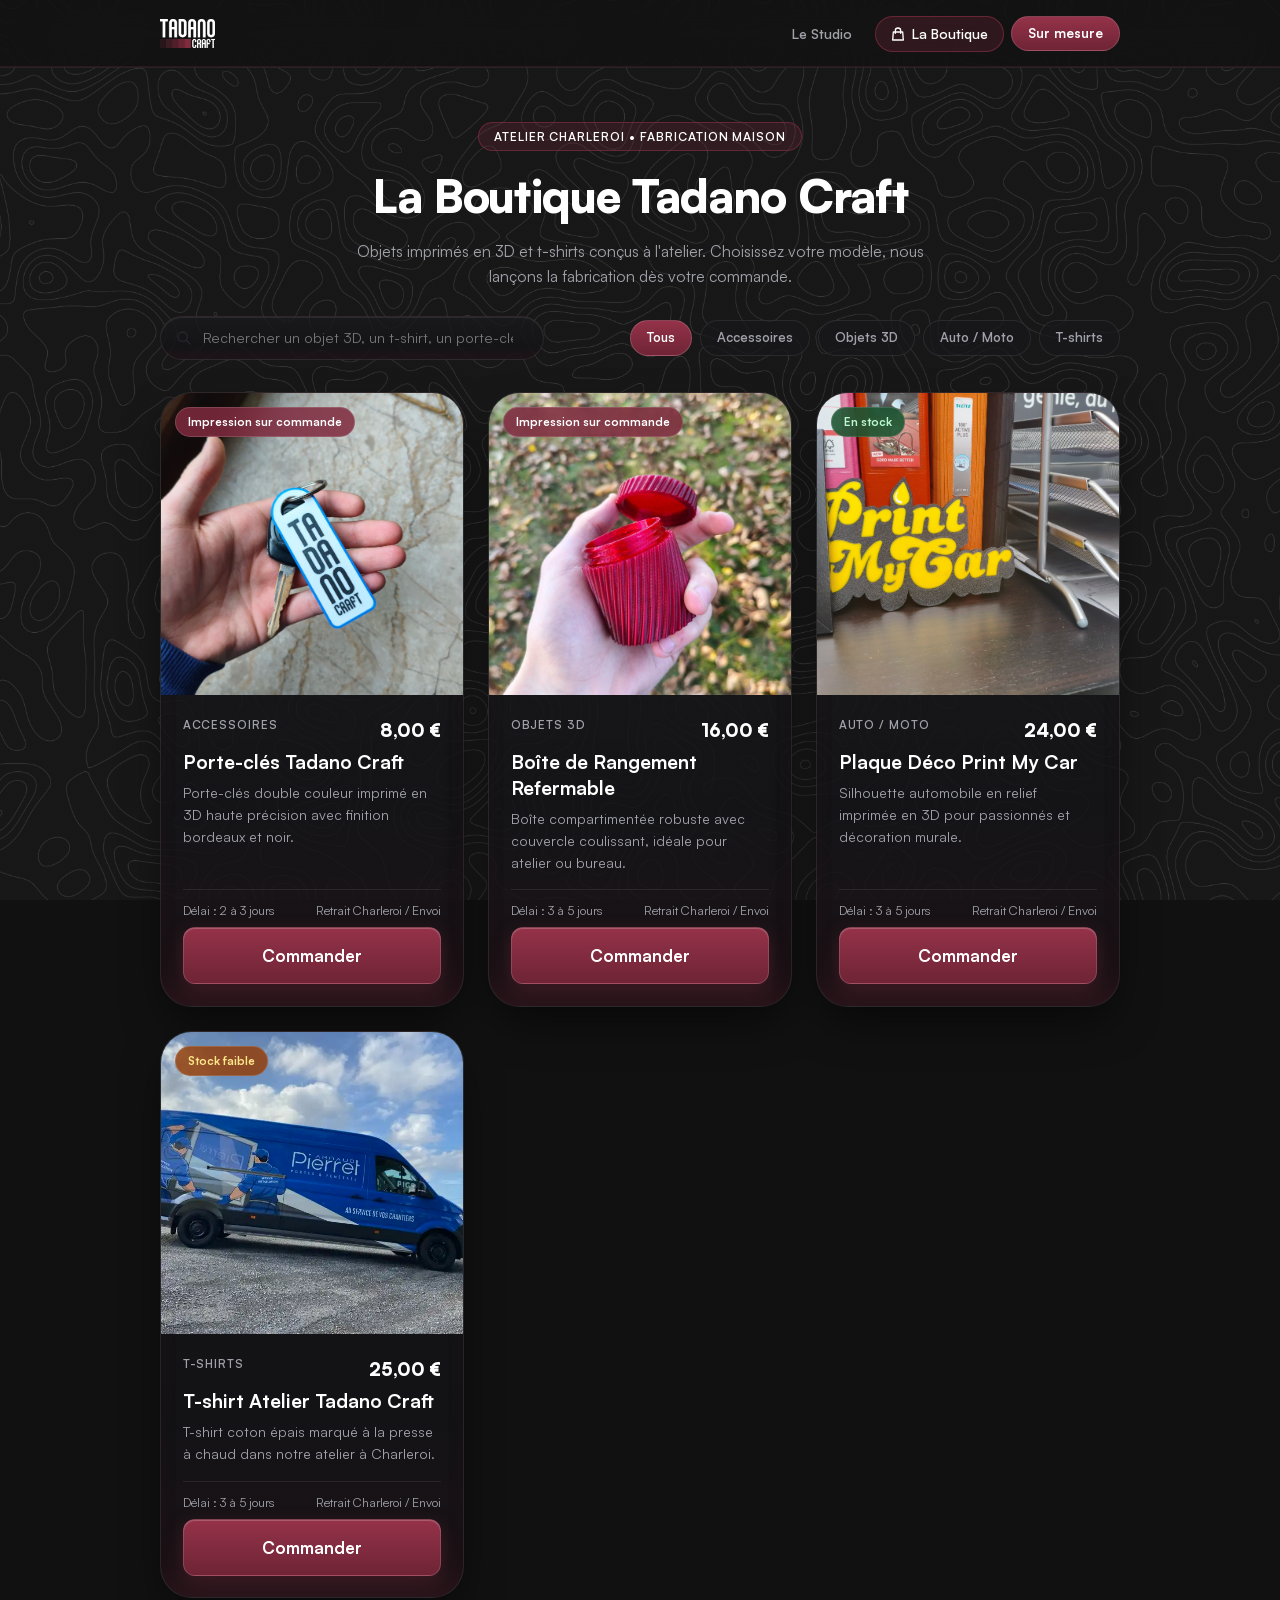
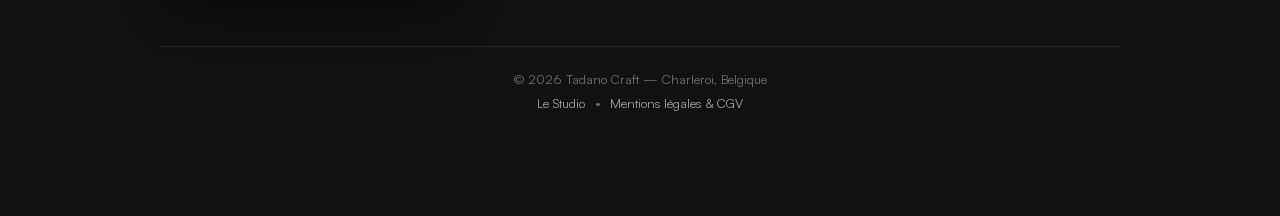
==== pages/boutique.html @ d8c5fd91 "Ajout structure boutique et Google Sheets" ====
<!doctype html>
<html lang="fr">
  <head>
    <meta charset="UTF-8" />
    <meta name="viewport" content="width=device-width, initial-scale=1.0" />
    <title>La Boutique — Tadano Craft | Objets 3D &amp; T-shirts Atelier</title>
    <meta
      name="description"
      content="Commandez les créations imprimées en 3D et t-shirts réalisés à l'atelier Tadano Craft à Charleroi. Retrait local gratuit ou livraison."
    />
    <link rel="canonical" href="https://tadanocraft.com/pages/boutique.html" />

    <!-- Open Graph -->
    <meta
      property="og:title"
      content="La Boutique | Tadano Craft — Objets 3D &amp; T-shirts"
    />
    <meta
      property="og:description"
      content="Créations 3D et textile fabriqués à la commande dans notre atelier à Charleroi."
    />
    <meta property="og:type" content="website" />
    <meta
      property="og:url"
      content="https://tadanocraft.com/pages/boutique.html"
    />
    <meta
      property="og:image"
      content="https://tadanocraft.com/media/images/tranche1.webp"
    />

    <!-- Feuille de styles principale (depuis /pages) -->
    <link rel="stylesheet" href="../style.css" />
  </head>
  <body class="page-wrapper has-top-nav">
    <!-- 0. HEADER DE NAVIGATION FIXE -->
    <nav class="site-navbar" aria-label="Navigation principale">
      <div class="site-navbar__inner">
        <a
          href="../index.html"
          class="site-navbar__brand"
          aria-label="Accueil Tadano Craft"
        >
          <img
            src="../media/images/tranche1.webp"
            alt="Tadano Craft"
            width="180"
            height="48"
            class="site-navbar__logo"
          />
        </a>
        <div class="site-navbar__links">
          <a href="../index.html" class="site-navbar__link">Le Studio</a>
          <a href="boutique.html" class="site-navbar__link is-active">
            <svg
              class="icon-sm"
              fill="none"
              stroke="currentColor"
              viewBox="0 0 24 24"
              aria-hidden="true"
            >
              <path
                stroke-linecap="round"
                stroke-linejoin="round"
                stroke-width="2"
                d="M16 11V7a4 4 0 00-8 0v4M5 9h14l1 12H4L5 9z"
              />
            </svg>
            <span>La Boutique</span>
          </a>
          <a href="../index.html#sur-mesure" class="site-navbar__cta">
            Sur mesure
          </a>
        </div>
      </div>
    </nav>

    <!-- 1. CONTENEUR CENTRAL RESPONSIVE -->
    <div class="linktree-shell">
      <header class="shop-header animate-slide-up" style="--delay: 80ms">
        <span class="shop-eyebrow">Atelier Charleroi • Fabrication Maison</span>
        <h1 class="shop-title">La Boutique Tadano Craft</h1>
        <p class="shop-subtitle">
          Objets imprimés en 3D et t-shirts conçus à l'atelier. Choisissez votre
          modèle, nous lançons la fabrication dès votre commande.
        </p>
      </header>

      <main class="main-container">
        <!-- Barre de recherche et filtres par catégorie -->
        <section
          aria-label="Filtrer les créations"
          class="shop-toolbar animate-slide-up"
          style="--delay: 160ms"
        >
          <div class="shop-search-box">
            <svg
              class="icon-sm shop-search-box__icon"
              fill="none"
              stroke="currentColor"
              viewBox="0 0 24 24"
              aria-hidden="true"
            >
              <path
                stroke-linecap="round"
                stroke-linejoin="round"
                stroke-width="2"
                d="M21 21l-6-6m2-5a7 7 0 11-14 0 7 7 0 0114 0z"
              />
            </svg>
            <input
              id="shopSearchInput"
              type="search"
              class="shop-search-box__input"
              placeholder="Rechercher un objet 3D, un t-shirt, un porte-clés..."
              aria-label="Rechercher dans la boutique"
            />
          </div>

          <div
            id="shopCategoryFilters"
            class="shop-filters"
            role="tablist"
            aria-label="Catégories de produits"
          >
            <button
              type="button"
              class="shop-filter-pill is-active"
              data-category="Tous"
            >
              Tous
            </button>
          </div>
        </section>

        <!-- Grille des produits -->
        <section
          aria-label="Catalogue de la boutique"
          class="animate-slide-up"
          style="--delay: 240ms"
        >
          <div id="shopProductsGrid" class="shop-grid"></div>
          <p id="shopEmptyState" class="shop-empty" hidden>
            Aucun article ne correspond à votre recherche pour le moment.
          </p>
        </section>

        <!-- Pied de page discret -->
        <footer class="site-footer">
          <p>© 2026 Tadano Craft — Charleroi, Belgique</p>
          <nav aria-label="Pied de page" class="site-footer__links">
            <a href="../index.html">Le Studio</a>
            <span>•</span>
            <a href="mentions-legales.html">Mentions légales &amp; CGV</a>
          </nav>
        </footer>
      </main>
    </div>

    <!-- === MODALE DE COMMANDE (DOUBLE PAIEMENT) === -->
    <div
      id="modalOrder"
      class="modal-backdrop"
      role="dialog"
      aria-modal="true"
      aria-labelledby="titleOrder"
      aria-hidden="true"
    >
      <div class="modal-dialog modal-dialog--wide">
        <button
          type="button"
          class="btn-close modal-dialog__close"
          data-modal-close="modalOrder"
          aria-label="Fermer"
        >
          <svg
            class="icon-sm"
            fill="none"
            stroke="currentColor"
            viewBox="0 0 24 24"
            aria-hidden="true"
          >
            <path
              stroke-linecap="round"
              stroke-linejoin="round"
              stroke-width="2"
              d="M6 18L18 6M6 6l12 12"
            ></path>
          </svg>
        </button>

        <div class="modal-dialog__body">
          <h2 id="titleOrder" class="modal-dialog__title">
            Commander cet article
          </h2>
          <p id="orderProductSummary" class="modal-dialog__subtitle">
            Article sélectionné
          </p>

          <form id="orderForm" class="contact-form">
            <input type="hidden" id="orderProductName" name="produit" />
            <input type="hidden" id="orderProductPrice" name="prix" />
            <input type="hidden" id="orderStripeUrl" name="stripe_url" />

            <div class="form-row-2">
              <div class="form-group">
                <label for="orderOption" class="form-label"
                  >Variante (Couleur / Taille) *</label
                >
                <select
                  id="orderOption"
                  name="option"
                  required
                  class="form-control"
                ></select>
              </div>
              <div class="form-group">
                <label for="orderQty" class="form-label">Quantité *</label>
                <input
                  id="orderQty"
                  type="number"
                  name="quantite"
                  min="1"
                  max="20"
                  value="1"
                  required
                  class="form-control"
                />
              </div>
            </div>

            <div class="form-group">
              <label for="orderDelivery" class="form-label"
                >Mode de remise *</label
              >
              <select
                id="orderDelivery"
                name="livraison"
                required
                class="form-control"
              >
                <option value="Retrait atelier (Charleroi - Gratuit)">
                  Retrait atelier (Région de Charleroi — Gratuit)
                </option>
                <option value="Envoi postal (bpost / Mondial Relay)">
                  Envoi postal (bpost / Mondial Relay)
                </option>
              </select>
            </div>

            <div class="form-group">
              <label for="orderPayment" class="form-label"
                >Mode de règlement *</label
              >
              <select
                id="orderPayment"
                name="paiement"
                required
                class="form-control"
              >
                <option value="Au retrait / livraison (Espèces ou Wero Pro)">
                  Au retrait / à la livraison (Espèces ou Wero Pro)
                </option>
                <option value="En ligne (PayPal Business / Virement / Carte)">
                  En ligne maintenant (PayPal Business / Virement / Carte)
                </option>
              </select>
            </div>

            <div class="form-row-2">
              <div class="form-group">
                <label for="orderName" class="form-label"
                  >Nom &amp; Prénom *</label
                >
                <input
                  id="orderName"
                  type="text"
                  name="client"
                  required
                  class="form-control"
                  placeholder="Votre nom"
                />
              </div>
              <div class="form-group">
                <label for="orderEmail" class="form-label"
                  >Votre E-mail *</label
                >
                <input
                  id="orderEmail"
                  type="email"
                  name="email"
                  required
                  class="form-control"
                  placeholder="contact@exemple.com"
                />
              </div>
            </div>

            <div class="form-group">
              <label for="orderAddress" class="form-label"
                >Téléphone &amp; Adresse postale (si envoi) *</label
              >
              <textarea
                id="orderAddress"
                name="coordonnees"
                rows="2"
                required
                class="form-control"
                placeholder="04... et adresse de livraison si envoi postal"
              ></textarea>
            </div>

            <label class="form-checkbox">
              <input type="checkbox" required />
              <span>
                J'ai lu et j'accepte les
                <a href="mentions-legales.html" target="_blank"
                  >Conditions Générales de Vente</a
                >
                et les délais de fabrication.
              </span>
            </label>

            <button id="orderSubmitBtn" type="submit" class="btn-primary">
              Valider ma commande
            </button>

            <div id="orderSuccessBox" class="order-success-box" hidden>
              <p class="order-success-box__title">
                Commande enregistrée avec succès !
              </p>
              <p id="orderSuccessDetail" class="order-success-box__text"></p>
              <a
                id="orderOnlinePayLink"
                href="#"
                target="_blank"
                rel="noopener noreferrer"
                class="btn-light order-success-box__btn"
                hidden
              >
                Procéder au règlement en ligne
              </a>
            </div>
          </form>
        </div>
      </div>
    </div>

    <!-- Zoom Photo Plein Écran -->
    <div
      id="lightbox"
      class="lightbox"
      role="dialog"
      aria-modal="true"
      aria-label="Aperçu agrandi"
      aria-hidden="true"
    >
      <button
        type="button"
        class="btn-close lightbox__close"
        data-lightbox-close
        aria-label="Fermer l'aperçu"
      >
        <svg
          class="icon-md"
          fill="none"
          stroke="currentColor"
          viewBox="0 0 24 24"
          aria-hidden="true"
        >
          <path
            stroke-linecap="round"
            stroke-linejoin="round"
            stroke-width="2"
            d="M6 18L18 6M6 6l12 12"
          ></path>
        </svg>
      </button>
      <img
        id="lightbox-img"
        src=""
        class="lightbox__img"
        alt="Aperçu agrandi"
      />
    </div>

    <!-- Script Principal (depuis /pages) -->
    <script src="../script.js"></script>
  </body>
</html>
---- style.css ----
/* ==========================================================================
   1. TYPOGRAPHIE & VARIABLES DESIGN SYSTEM (100% UNITÉS RELATIVES)
   ========================================================================== */
@font-face {
  font-family: "Satoshi";
  src:
    url("media/Satoshi_woff2/Satoshi-Variable.woff2") format("woff2"),
    url("media/Satoshi-Variable.woff2") format("woff2"),
    url("media/Satoshi_woff2.woff2") format("woff2"),
    url("media/Satoshi_woff2") format("woff2");
  font-weight: 300 900;
  font-style: normal;
  font-display: swap;
}

:root {
  /* Réglage de l'assombrissement de l'image de fond (0 = image pure, 1 = noir) */
  --fond-noir: 0.6;

  /* Couleurs du studio */
  --color-bg: #111111;
  --color-surface: #1b1b1e;
  --color-surface-elevated: #161618;
  --color-brand: #7f2b3f;
  --color-brand-hover: #99344c;
  --color-text: #ffffff;
  --color-text-muted: #a1a1aa;
  --color-text-subtle: #71717a;
  --color-border: rgba(255, 255, 255, 0.08);
  --color-border-strong: rgba(127, 43, 63, 0.72);

  /* Dégradés intérieurs doux et constants (repos = survol) */
  --card-bg-gradient: linear-gradient(
    180deg,
    rgba(26, 26, 30, 0.78) 0%,
    rgba(20, 20, 24, 0.84) 68%,
    rgba(30, 19, 23, 0.85) 100%
  );
  --card-inner-shadow:
    inset 0 1px 0 0 rgba(255, 255, 255, 0.11),
    inset 0 10px 22px -12px rgba(8, 8, 10, 0.65),
    inset 0 -14px 26px -12px rgba(127, 43, 63, 0.24),
    0 1.25rem 2.75rem -0.5rem rgba(0, 0, 0, 0.55);
  --card-inner-shadow-hover:
    inset 0 1px 0 0 rgba(255, 255, 255, 0.11),
    inset 0 10px 22px -12px rgba(8, 8, 10, 0.65),
    inset 0 -14px 26px -12px rgba(127, 43, 63, 0.24),
    0 1.5rem 3.25rem -0.5rem rgba(0, 0, 0, 0.65);
  --card-photo-inset:
    inset 0 1px 0 0 rgba(255, 255, 255, 0.11),
    inset 0 10px 20px -12px rgba(8, 8, 10, 0.55),
    inset 0 -14px 26px -12px rgba(127, 43, 63, 0.26);

  /* Typographie */
  --font-sans: "Satoshi", -apple-system, BlinkMacSystemFont, sans-serif;

  /* Rayons & Ombres fluides */
  --radius-card: clamp(1.5rem, 2.5vw, 2rem);
  --radius-tile: 1rem;
  --radius-inner: 0.75rem;
  --shadow-brand: 0 0.5rem 1.875rem rgba(127, 43, 63, 0.45);

  /* Courbes d'animation */
  --ease-smooth: cubic-bezier(0.16, 1, 0.3, 1);
  --ease-sheet: cubic-bezier(0.32, 0.72, 0, 1);
}

/* ==========================================================================
   2. RESET & BASE GLOBALE
   ========================================================================== */
*,
*::before,
*::after {
  box-sizing: border-box;
}

html,
body {
  margin: 0;
  padding: 0;
  width: 100%;
  overflow-x: hidden;
  font-family: var(--font-sans);
  background-color: var(--color-bg);
  color: var(--color-text);
  -webkit-font-smoothing: antialiased;
  -moz-osx-font-smoothing: grayscale;
  -webkit-tap-highlight-color: transparent;
}

::selection {
  background-color: var(--color-brand);
  color: var(--color-text);
}

.page-wrapper {
  position: relative;
  width: 100%;
  min-height: 100vh;
  padding-bottom: 6.5rem;
  background-color: var(--color-bg);
  background-image:
    linear-gradient(
      rgba(17, 17, 17, var(--fond-noir)),
      rgba(17, 17, 17, var(--fond-noir))
    ),
    url("media/images/fond_topo.jpg");
  background-size: cover;
  background-attachment: fixed;
  background-position: center;
  background-repeat: no-repeat;
}

.page-wrapper.has-top-nav {
  padding-top: 4.25rem;
}

.sr-only {
  position: absolute;
  width: 1px;
  height: 1px;
  padding: 0;
  margin: -1px;
  overflow: hidden;
  clip: rect(0, 0, 0, 0);
  white-space: nowrap;
  border: 0;
}

.no-scrollbar::-webkit-scrollbar {
  display: none;
}
.no-scrollbar {
  -ms-overflow-style: none;
  scrollbar-width: none;
}

/* Icônes & Utilitaires */
.text-brand {
  color: var(--color-brand);
}
.icon-sm {
  width: 1rem;
  height: 1rem;
  flex-shrink: 0;
}
.icon-md {
  width: 1.75rem;
  height: 1.75rem;
  flex-shrink: 0;
}
.icon-xl {
  width: 3.75rem;
  height: 3.75rem;
  flex-shrink: 0;
}

/* ==========================================================================
   2B. HEADER DE NAVIGATION FIXE (VERRE DÉPOLI)
   ========================================================================== */
.site-navbar {
  position: fixed;
  top: 0;
  left: 0;
  right: 0;
  height: 4.25rem;
  z-index: 45;
  background-color: rgba(17, 17, 17, 0.72);
  backdrop-filter: blur(18px) saturate(140%);
  -webkit-backdrop-filter: blur(18px) saturate(140%);
  border-bottom: 1px solid var(--color-border);
  box-shadow: inset 0 -1px 0 rgba(127, 43, 63, 0.25);
}

.site-navbar__inner {
  width: min(94%, 75vw);
  max-width: 96rem;
  height: 100%;
  margin: 0 auto;
  display: flex;
  align-items: center;
  justify-content: space-between;
  gap: 1rem;
}

@media (max-width: 63.99em) {
  .site-navbar__inner {
    width: 94%;
  }
}

.site-navbar__brand {
  display: inline-flex;
  align-items: center;
  text-decoration: none;
}

.site-navbar__logo {
  height: 1.85rem;
  width: auto;
  object-fit: contain;
}

.site-navbar__links {
  display: flex;
  align-items: center;
  gap: 0.45rem;
}

.site-navbar__link {
  display: inline-flex;
  align-items: center;
  gap: 0.4rem;
  padding: 0.5rem 0.9rem;
  border-radius: 999rem;
  color: var(--color-text-muted);
  text-decoration: none;
  font-size: 0.85rem;
  font-weight: 600;
  border: 1px solid transparent;
  transition:
    color 0.2s ease,
    background-color 0.2s ease,
    border-color 0.2s ease;
}

.site-navbar__link:hover {
  color: var(--color-text);
  background-color: rgba(255, 255, 255, 0.06);
}

.site-navbar__link.is-active {
  color: var(--color-text);
  background-color: rgba(127, 43, 63, 0.28);
  border-color: var(--color-border-strong);
}

.site-navbar__cta {
  border: 1px solid rgba(255, 255, 255, 0.14);
  border-radius: 999rem;
  background: linear-gradient(180deg, #943249 0%, #6f2436 100%);
  color: var(--color-text);
  text-decoration: none;
  font-family: inherit;
  font-size: 0.82rem;
  font-weight: 700;
  padding: 0.5rem 1rem;
  cursor: pointer;
  transition:
    background 0.2s ease,
    transform 0.2s ease;
}

.site-navbar__cta:hover {
  background: linear-gradient(180deg, #a63953 0%, #7f2b3f 100%);
}

/* ==========================================================================
   3. CONTENEUR CENTRAL RESPONSIVE & EN-TÊTE GIF PLEINE LARGEUR
   ========================================================================== */
.linktree-shell {
  position: relative;
  z-index: 1;
  width: min(94%, clamp(38rem, 62vw, 54rem));
  margin: 0 auto;
}

@media (orientation: landscape) and (min-width: 48em) and (max-width: 63.99em) {
  .linktree-shell {
    width: min(90%, clamp(44rem, 65vw, 56rem));
    padding-top: 1.5rem;
  }
}

.site-header {
  position: relative;
  text-align: center;
  padding: clamp(5rem, 16vh, 10rem) 4% clamp(1.75rem, 4vh, 2.75rem);
}

/* Fond GIF collé à 100% avec fondu en courbe vers le bas */
.header-hero-bg {
  position: absolute;
  top: 0;
  left: 0;
  right: 0;
  width: 100%;
  height: clamp(5rem, 50vh, 40rem);
  z-index: 0;
  overflow: hidden;
  pointer-events: none;
  border-radius: 0;
  background: radial-gradient(
    ellipse at 50% 25%,
    rgba(127, 43, 63, 0.42) 0%,
    rgba(28, 28, 28, 0.65) 55%,
    transparent 100%
  );
  -webkit-mask-image: radial-gradient(
    ellipse 150% 100% at 50% 0%,
    black 45%,
    transparent 100%
  );
  mask-image: radial-gradient(
    ellipse 150% 100% at 50% 0%,
    black 45%,
    transparent 100%
  );
}

.hero-gif {
  display: block;
  width: 100%;
  height: 100%;
  object-fit: cover;
  opacity: 0.7;
}

.header-content {
  position: relative;
  z-index: 10;
}

.logo-header {
  display: block;
  width: clamp(12rem, 70%, 55rem);
  max-width: 100%;
  height: auto;
  margin: 0 auto;
  object-fit: contain;
  filter: drop-shadow(0 1.25rem 1.75rem rgba(0, 0, 0, 0.75));
  pointer-events: none;
}

.subtitle-header {
  margin: clamp(0.85rem, 2vh, 1.35rem) 0 0;
  color: var(--color-text-muted);
  font-size: clamp(0.75rem, 1.1vw, 0.875rem);
  font-weight: 500;
  letter-spacing: 0.2em;
  text-transform: uppercase;
}

/* Pastilles discrètes visibles uniquement sur écran large PC */
.header-pills {
  display: none;
}

.main-container {
  width: 100%;
  padding: 0 2%;
}

.studio-layout {
  display: block;
}

/* ==========================================================================
   4. GRILLE BENTO & CARTES LINKTREE (GRADIENT INTÉRIEUR DOUX)
   ========================================================================== */
.bento-grid {
  display: grid;
  grid-template-columns: 1fr;
  gap: clamp(0.875rem, 1.5vw, 1.25rem);
  margin-bottom: clamp(2rem, 4vh, 2.75rem);
}

@media (min-width: 36em) {
  .bento-grid {
    grid-template-columns: repeat(2, 1fr);
  }
}

.bento-card {
  position: relative;
  height: clamp(18.5rem, 26vw, 22.5rem);
  border-radius: var(--radius-card);
  background: var(--card-bg-gradient);
  backdrop-filter: blur(14px);
  -webkit-backdrop-filter: blur(14px);
  border: 1px solid var(--color-border);
  box-shadow: var(--card-inner-shadow);
  overflow: hidden;
  cursor: pointer;
  text-decoration: none;
  color: inherit;
  transition:
    transform 0.3s var(--ease-smooth),
    border-color 0.3s ease,
    box-shadow 0.35s var(--ease-smooth);
}

@media (min-width: 36em) {
  .bento-card:hover {
    transform: scale(1.02);
    border-color: var(--color-border-strong);
    box-shadow: var(--card-inner-shadow-hover);
  }
}

.bento-card:active {
  transform: scale(0.98);
}

/* Variante : Carte Galerie Empilée */
.bento-card--gallery {
  display: flex;
  flex-direction: column;
  justify-content: space-between;
  padding: clamp(1.25rem, 2vw, 1.65rem);
}

.card-stack {
  position: relative;
  width: 100%;
  height: clamp(10.5rem, 15vw, 13.5rem);
  margin-top: 0.5rem;
  display: flex;
  align-items: center;
  justify-content: center;
  pointer-events: none;
}

.card-stack__img {
  position: absolute;
  width: 76%;
  height: 100%;
  object-fit: cover;
  border-radius: var(--radius-inner);
  transition:
    transform 0.5s var(--ease-smooth),
    opacity 0.5s var(--ease-smooth);
}

.card-stack__img--left {
  box-shadow: 0 0.625rem 1.875rem rgba(0, 0, 0, 0.55);
  transform: translateX(-11%) rotate(-6deg);
  opacity: 0.6;
}

.card-stack__img--right {
  box-shadow: 0 0.625rem 1.875rem rgba(0, 0, 0, 0.55);
  transform: translateX(11%) rotate(6deg);
  opacity: 0.6;
}

.card-stack__img--back {
  box-shadow: 0 0.625rem 1.875rem rgba(0, 0, 0, 0.55);
  transform: translateX(-8%) rotate(-3deg);
  opacity: 0.6;
}

.card-stack__img--front {
  z-index: 10;
  box-shadow: 0 1.25rem 2.5rem rgba(0, 0, 0, 0.72);
  border: 1px solid rgba(255, 255, 255, 0.14);
}

.bento-card:hover .card-stack__img--left {
  transform: translateX(-15%) rotate(-11deg);
  opacity: 0.85;
}

.bento-card:hover .card-stack__img--right {
  transform: translateX(15%) rotate(11deg);
  opacity: 0.85;
}

.bento-card:hover .card-stack__img--back {
  transform: translateX(-11%) rotate(-6deg);
  opacity: 0.85;
}

.bento-card:hover .card-stack__img--front {
  transform: scale(1.05);
}

.bento-card__footer {
  text-align: center;
  z-index: 20;
  pointer-events: none;
  margin-top: auto;
}

.bento-card__title {
  margin: 0;
  font-size: clamp(1.2rem, 1.8vw, 1.45rem);
  font-weight: 700;
  letter-spacing: -0.02em;
  color: var(--color-text);
}

.bento-card__meta {
  display: flex;
  align-items: center;
  justify-content: center;
  gap: 0.35rem;
  margin: 0.3rem 0 0;
  color: var(--color-text-muted);
  font-size: 0.85rem;
  font-weight: 500;
}

/* Variante : Carte Couverture (La Boutique & Instagram) */
.bento-card__bg {
  position: absolute;
  inset: 0;
  width: 100%;
  height: 100%;
  object-fit: cover;
  opacity: 0.85;
  transition: transform 0.7s var(--ease-smooth);
}

.bento-card--cover:hover .bento-card__bg {
  transform: scale(1.08);
}

.bento-card__gradient {
  position: absolute;
  inset: 0;
  background: linear-gradient(
    to top,
    rgba(14, 10, 11, 0.88),
    rgba(127, 43, 63, 0.06) 42%,
    rgba(10, 10, 12, 0.15) 100%
  );
  box-shadow: var(--card-photo-inset);
  pointer-events: none;
}

.bento-card__overlay {
  position: absolute;
  bottom: 1.5rem;
  left: 0;
  right: 0;
  text-align: center;
  z-index: 20;
  pointer-events: none;
}

.bento-card__subtitle {
  margin: 0.25rem 0 0;
  font-size: 0.85rem;
  font-weight: 500;
  color: #d4d4d8;
}

/* Badge flottant sur la carte dernière publication Instagram / Boutique */
.insta-badge {
  position: absolute;
  top: 1rem;
  right: 1rem;
  z-index: 20;
  display: inline-flex;
  align-items: center;
  gap: 0.4rem;
  padding: 0.4rem 0.85rem;
  border-radius: 999rem;
  background-color: rgba(17, 17, 17, 0.72);
  backdrop-filter: blur(0.75rem);
  -webkit-backdrop-filter: blur(0.75rem);
  border: 1px solid var(--color-border-strong);
  box-shadow: inset 0 1px 0 rgba(255, 255, 255, 0.11);
  color: var(--color-text);
  font-size: 0.75rem;
  font-weight: 600;
  pointer-events: none;
}

.insta-badge .icon-sm {
  color: var(--color-brand);
}

/* ==========================================================================
   5. SECTIONS & VISIONNEUSE 3D (GRADIENT PUR SANS INCLINAISON NI LUEUR)
   ========================================================================== */
.section-block {
  margin-bottom: clamp(2rem, 4vh, 2.75rem);
}

.section-title {
  margin: 0 0 0.9rem;
  padding-left: 0.4rem;
  font-size: clamp(1.15rem, 1.8vw, 1.4rem);
  font-weight: 900;
  text-transform: uppercase;
  letter-spacing: 0.05em;
}

.viewer-card {
  position: relative;
  width: 100%;
  height: clamp(21rem, 36vh, 26rem);
  background: var(--card-bg-gradient);
  backdrop-filter: blur(14px);
  -webkit-backdrop-filter: blur(14px);
  border-radius: var(--radius-card);
  border: 1px solid var(--color-border);
  box-shadow: var(--card-inner-shadow);
  overflow: hidden;
}

.viewer-top-badge {
  display: none;
}

.viewer-card__canvas {
  width: 100%;
  height: 100%;
  outline: none;
}

.viewer-badge {
  position: absolute;
  bottom: 1rem;
  left: 50%;
  transform: translateX(-50%);
  display: flex;
  align-items: center;
  gap: 0.5rem;
  padding: 0.45rem 1rem;
  border-radius: 999rem;
  background-color: rgba(0, 0, 0, 0.65);
  backdrop-filter: blur(0.75rem);
  -webkit-backdrop-filter: blur(0.75rem);
  border: 1px solid var(--color-border-strong);
  font-size: 0.75rem;
  font-weight: 500;
  white-space: nowrap;
  pointer-events: none;
}

/* ==========================================================================
   6. CONTACT, RÉSEAUX & LOCALISATION
   ========================================================================== */
.contact-bento-row {
  display: block;
}

.social-grid {
  display: grid;
  grid-template-columns: repeat(3, 1fr);
  gap: clamp(0.75rem, 1.5vw, 1rem);
  margin-bottom: clamp(0.875rem, 1.5vw, 1.15rem);
}

.social-tile {
  height: clamp(6.75rem, 11vh, 8rem);
  border-radius: var(--radius-tile);
  background: var(--card-bg-gradient);
  backdrop-filter: blur(14px);
  -webkit-backdrop-filter: blur(14px);
  border: 1px solid var(--color-border);
  box-shadow: var(--card-inner-shadow);
  display: flex;
  flex-direction: column;
  align-items: center;
  justify-content: center;
  gap: 0.5rem;
  text-decoration: none;
  color: var(--color-text);
  font-size: clamp(0.8rem, 1.1vw, 0.9rem);
  font-weight: 600;
  transition:
    transform 0.25s var(--ease-smooth),
    border-color 0.25s ease,
    box-shadow 0.3s var(--ease-smooth);
}

@media (min-width: 36em) {
  .social-tile:hover {
    transform: scale(1.03);
    border-color: var(--color-border-strong);
    box-shadow: var(--card-inner-shadow-hover);
  }
}

.social-tile:active {
  transform: scale(0.96);
}

.location-card {
  position: relative;
  display: block;
  width: 100%;
  height: clamp(8.5rem, 15vh, 10.5rem);
  border-radius: var(--radius-tile);
  background: var(--card-bg-gradient);
  border: 1px solid var(--color-border-strong);
  box-shadow: var(--card-inner-shadow);
  overflow: hidden;
  text-decoration: none;
  transition:
    transform 0.3s var(--ease-smooth),
    border-color 0.3s ease,
    box-shadow 0.35s var(--ease-smooth);
}

@media (min-width: 36em) {
  .location-card:hover {
    transform: scale(1.015);
    border-color: rgba(153, 52, 76, 0.9);
    box-shadow: var(--card-inner-shadow-hover);
  }
}

.location-card__map {
  position: absolute;
  top: -60%;
  left: -5%;
  width: 110%;
  height: 220%;
  border: 0;
  pointer-events: none;
  opacity: 0.72;
  filter: invert(90%) hue-rotate(180deg) contrast(95%) saturate(75%);
  transition:
    transform 0.5s var(--ease-smooth),
    opacity 0.3s ease;
}

.location-card:hover .location-card__map {
  transform: scale(1.04);
  opacity: 0.88;
}

.location-card__gradient {
  position: absolute;
  inset: 0;
  background: linear-gradient(
    to top,
    rgba(14, 10, 11, 0.86),
    rgba(127, 43, 63, 0.06) 45%,
    rgba(10, 10, 12, 0.15) 100%
  );
  box-shadow: var(--card-photo-inset);
  pointer-events: none;
}

.location-card__pin {
  position: absolute;
  inset: 0;
  display: flex;
  align-items: center;
  justify-content: center;
  transform: translateY(-0.5rem);
  filter: drop-shadow(0 0.25rem 0.625rem rgba(0, 0, 0, 0.6));
}

.location-card__label {
  position: absolute;
  bottom: 0.85rem;
  left: 1.15rem;
  right: 1.15rem;
  margin: 0;
  font-size: clamp(0.8rem, 1.1vw, 0.9rem);
  font-weight: 600;
  color: var(--color-text);
}

/* ==========================================================================
   6B. PAGE BOUTIQUE & MENTIONS LÉGALES
   ========================================================================== */
.shop-header {
  text-align: center;
  padding: clamp(2.5rem, 6vh, 4rem) 4% clamp(1.5rem, 3vh, 2.25rem);
}

.shop-eyebrow {
  display: inline-block;
  padding: 0.35rem 0.95rem;
  border-radius: 999rem;
  background-color: rgba(127, 43, 63, 0.24);
  border: 1px solid var(--color-border-strong);
  color: var(--color-text);
  font-size: 0.75rem;
  font-weight: 600;
  letter-spacing: 0.08em;
  text-transform: uppercase;
  margin-bottom: 0.85rem;
}

.shop-title {
  margin: 0;
  font-size: clamp(1.9rem, 4vw, 2.85rem);
  font-weight: 900;
  letter-spacing: -0.02em;
}

.shop-subtitle {
  margin: 0.75rem auto 0;
  max-width: 38rem;
  color: var(--color-text-muted);
  font-size: 0.98rem;
  line-height: 1.6;
}

.shop-toolbar {
  display: flex;
  flex-direction: column;
  gap: 1rem;
  margin-bottom: 2rem;
}

@media (min-width: 48em) {
  .shop-toolbar {
    flex-direction: row;
    align-items: center;
    justify-content: space-between;
  }
}

.shop-search-box {
  position: relative;
  flex: 1;
  max-width: 24rem;
}

.shop-search-box__icon {
  position: absolute;
  left: 1rem;
  top: 50%;
  transform: translateY(-50%);
  color: var(--color-text-subtle);
  pointer-events: none;
}

.shop-search-box__input {
  width: 100%;
  border-radius: 999rem;
  background: var(--card-bg-gradient);
  backdrop-filter: blur(14px);
  -webkit-backdrop-filter: blur(14px);
  border: 1px solid var(--color-border);
  box-shadow: inset 0 1px 0 rgba(255, 255, 255, 0.08);
  color: var(--color-text);
  font-family: inherit;
  font-size: 0.9rem;
  padding: 0.72rem 1rem 0.72rem 2.6rem;
  outline: none;
  transition: border-color 0.2s ease;
}

.shop-search-box__input:focus {
  border-color: var(--color-border-strong);
}

.shop-filters {
  display: flex;
  flex-wrap: wrap;
  gap: 0.5rem;
}

.shop-filter-pill {
  border: 1px solid var(--color-border);
  border-radius: 999rem;
  background-color: rgba(24, 24, 28, 0.72);
  color: var(--color-text-muted);
  font-family: inherit;
  font-size: 0.82rem;
  font-weight: 600;
  padding: 0.55rem 1rem;
  cursor: pointer;
  transition:
    background-color 0.2s ease,
    border-color 0.2s ease,
    color 0.2s ease;
}

.shop-filter-pill:hover {
  color: var(--color-text);
  border-color: var(--color-border-strong);
}

.shop-filter-pill.is-active {
  background: linear-gradient(180deg, #943249 0%, #6f2436 100%);
  border-color: rgba(255, 255, 255, 0.16);
  color: var(--color-text);
}

.shop-grid {
  display: grid;
  grid-template-columns: 1fr;
  gap: 1.5rem;
}

@media (min-width: 38em) {
  .shop-grid {
    grid-template-columns: repeat(2, 1fr);
  }
}

@media (min-width: 64em) {
  .shop-grid {
    grid-template-columns: repeat(3, 1fr);
  }
}

.product-card {
  position: relative;
  display: flex;
  flex-direction: column;
  border-radius: var(--radius-card);
  background: var(--card-bg-gradient);
  backdrop-filter: blur(14px);
  -webkit-backdrop-filter: blur(14px);
  border: 1px solid var(--color-border);
  box-shadow: var(--card-inner-shadow);
  overflow: hidden;
  transition:
    transform 0.3s var(--ease-smooth),
    border-color 0.3s ease,
    box-shadow 0.35s var(--ease-smooth);
}

.product-card:hover {
  border-color: var(--color-border-strong);
  box-shadow: var(--card-inner-shadow-hover);
}

.product-card__media {
  position: relative;
  aspect-ratio: 1 / 1;
  overflow: hidden;
  cursor: pointer;
  background-color: rgba(10, 10, 12, 0.5);
}

.product-card__img {
  display: block;
  width: 100%;
  height: 100%;
  object-fit: cover;
  transition: transform 0.6s var(--ease-smooth);
}

.product-card__media:hover .product-card__img {
  transform: scale(1.06);
}

.product-badge {
  position: absolute;
  top: 0.9rem;
  left: 0.9rem;
  z-index: 10;
  padding: 0.35rem 0.75rem;
  border-radius: 999rem;
  font-size: 0.72rem;
  font-weight: 700;
  backdrop-filter: blur(10px);
  -webkit-backdrop-filter: blur(10px);
  border: 1px solid rgba(255, 255, 255, 0.14);
}

.product-badge--order {
  background-color: rgba(127, 43, 63, 0.85);
  color: #ffffff;
}

.product-badge--instock {
  background-color: rgba(20, 83, 45, 0.85);
  color: #bbf7d0;
}

.product-badge--low {
  background-color: rgba(146, 64, 14, 0.85);
  color: #fde68a;
}

.product-badge--out {
  background-color: rgba(39, 39, 42, 0.9);
  color: #a1a1aa;
}

.product-card__body {
  display: flex;
  flex-direction: column;
  flex: 1;
  padding: 1.35rem;
}

.product-card__top {
  display: flex;
  align-items: flex-start;
  justify-content: space-between;
  gap: 0.75rem;
  margin-bottom: 0.45rem;
}

.product-card__cat {
  font-size: 0.72rem;
  font-weight: 600;
  text-transform: uppercase;
  letter-spacing: 0.08em;
  color: var(--color-text-muted);
}

.product-card__price {
  font-size: 1.15rem;
  font-weight: 900;
  color: var(--color-text);
  white-space: nowrap;
}

.product-card__title {
  margin: 0 0 0.45rem;
  font-size: 1.2rem;
  font-weight: 700;
}

.product-card__desc {
  margin: 0 0 1rem;
  font-size: 0.88rem;
  line-height: 1.55;
  color: var(--color-text-muted);
}

.product-card__meta {
  margin-top: auto;
  padding-top: 0.75rem;
  border-top: 1px solid var(--color-border);
  display: flex;
  align-items: center;
  justify-content: space-between;
  gap: 0.75rem;
  font-size: 0.78rem;
  color: var(--color-text-muted);
}

.product-card__btn {
  margin-top: 1rem;
}

.shop-empty {
  text-align: center;
  padding: 3rem 1rem;
  color: var(--color-text-muted);
}

/* Formulaire modale élargi */
.modal-dialog--wide {
  max-width: 36rem;
}

.form-row-2 {
  display: grid;
  grid-template-columns: 1fr;
  gap: 0.85rem;
}

@media (min-width: 36em) {
  .form-row-2 {
    grid-template-columns: 1fr 1fr;
  }
}

.form-checkbox {
  display: flex;
  align-items: flex-start;
  gap: 0.6rem;
  font-size: 0.8rem;
  line-height: 1.45;
  color: var(--color-text-muted);
  cursor: pointer;
}

.form-checkbox input {
  margin-top: 0.2rem;
  accent-color: var(--color-brand);
}

.form-checkbox a {
  color: var(--color-text);
  text-decoration: underline;
}

.order-success-box {
  margin-top: 0.75rem;
  padding: 1rem;
  border-radius: var(--radius-inner);
  background-color: rgba(20, 83, 45, 0.35);
  border: 1px solid rgba(74, 222, 128, 0.35);
  text-align: center;
}

.order-success-box__title {
  margin: 0 0 0.35rem;
  font-weight: 700;
  color: #4ade80;
}

.order-success-box__text {
  margin: 0 0 0.75rem;
  font-size: 0.85rem;
  line-height: 1.5;
  color: var(--color-text);
}

.order-success-box__btn {
  display: inline-block;
  text-decoration: none;
}

/* Page Mentions Légales */
.legal-card {
  padding: clamp(1.5rem, 3vw, 2.5rem);
  border-radius: var(--radius-card);
  background: var(--card-bg-gradient);
  backdrop-filter: blur(14px);
  -webkit-backdrop-filter: blur(14px);
  border: 1px solid var(--color-border);
  box-shadow: var(--card-inner-shadow);
  line-height: 1.65;
}

.legal-card h2 {
  margin: 1.75rem 0 0.6rem;
  font-size: 1.2rem;
  color: var(--color-text);
}

.legal-card h2:first-child {
  margin-top: 0;
}

.legal-card p {
  margin: 0 0 1rem;
  color: var(--color-text-muted);
}

.legal-card a {
  color: var(--color-text);
}

/* Pied de page discret */
.site-footer {
  margin-top: 3rem;
  padding-top: 1.5rem;
  border-top: 1px solid var(--color-border);
  display: flex;
  flex-direction: column;
  align-items: center;
  gap: 0.45rem;
  color: var(--color-text-subtle);
  font-size: 0.8rem;
  text-align: center;
}

.site-footer p {
  margin: 0;
}

.site-footer__links {
  display: flex;
  align-items: center;
  gap: 0.6rem;
}

.site-footer__links a {
  color: var(--color-text-muted);
  text-decoration: none;
}

.site-footer__links a:hover {
  color: var(--color-text);
}

/* ==========================================================================
   7. ADAPTATION GRAND ÉCRAN PC (75% DE LARGEUR — ESPRIT BENTO CONSERVÉ)
   ========================================================================== */
@media (min-width: 64em) {
  .linktree-shell {
    width: min(92%, 75vw);
    max-width: 96rem;
  }

  .site-header {
    padding: clamp(3.5rem, 8vh, 5.5rem) 2% clamp(2.25rem, 4vh, 3rem);
  }

  .logo-header {
    width: clamp(18rem, 32%, 28rem);
  }

  .header-pills {
    display: flex;
    flex-wrap: wrap;
    align-items: center;
    justify-content: center;
    gap: 0.6rem;
    margin-top: 1.1rem;
  }

  .header-pill {
    padding: 0.35rem 0.9rem;
    border-radius: 999rem;
    background-color: rgba(24, 24, 28, 0.72);
    backdrop-filter: blur(12px);
    -webkit-backdrop-filter: blur(12px);
    border: 1px solid var(--color-border);
    box-shadow: inset 0 1px 0 rgba(255, 255, 255, 0.08);
    color: var(--color-text-muted);
    font-size: 0.75rem;
    font-weight: 600;
    letter-spacing: 0.04em;
  }

  .main-container {
    padding: 0;
  }

  /* Grille Bento PC : 4 cartes à gauche (7fr) + Visionneuse 3D à droite (5fr) */
  .studio-layout {
    display: grid;
    grid-template-columns: 7fr 5fr;
    gap: 1.5rem;
    align-items: stretch;
  }

  .bento-grid {
    gap: 1.5rem;
    margin-bottom: 0;
  }

  .bento-card {
    height: clamp(18.5rem, 19vw, 21.5rem);
  }

  .card-stack {
    height: clamp(10.75rem, 11.5vw, 13rem);
  }

  .mobile-section-heading {
    display: none;
  }

  .viewer-section {
    margin-bottom: 0;
    display: flex;
    flex-direction: column;
  }

  .viewer-card {
    flex: 1;
    height: 100%;
    min-height: clamp(38.5rem, 39.5vw, 44.5rem);
  }

  .viewer-top-badge {
    position: absolute;
    top: 1.1rem;
    left: 1.1rem;
    z-index: 20;
    display: inline-flex;
    align-items: center;
    padding: 0.4rem 0.9rem;
    border-radius: 999rem;
    background-color: rgba(17, 17, 17, 0.72);
    backdrop-filter: blur(0.75rem);
    -webkit-backdrop-filter: blur(0.75rem);
    border: 1px solid var(--color-border);
    box-shadow: inset 0 1px 0 rgba(255, 255, 255, 0.11);
    color: var(--color-text-muted);
    font-size: 0.75rem;
    font-weight: 600;
    pointer-events: none;
  }

  /* Ligne Contact & Localisation sur toute la largeur en bas du Bento */
  .contact-section {
    grid-column: 1 / -1;
    margin-bottom: 0;
  }

  .contact-bento-row {
    display: grid;
    grid-template-columns: 5fr 7fr;
    gap: 1.5rem;
    align-items: stretch;
  }

  .social-grid {
    margin-bottom: 0;
    gap: 1.15rem;
  }

  .social-tile,
  .location-card {
    height: 9.5rem;
  }
}

/* ==========================================================================
   8. BOUTON FLOTTANT MAGNÉTIQUE DOUX & EFFETS DE LUMIÈRE GLOBAUX
   ========================================================================== */
.fab-wrapper {
  position: fixed;
  bottom: 1.5rem;
  left: 0;
  right: 0;
  display: flex;
  justify-content: center;
  z-index: 40;
  pointer-events: none;
}

@keyframes pulseGlow {
  0% {
    box-shadow:
      inset 0 1px 0 rgba(255, 255, 255, 0.22),
      0 0 0 0 rgba(127, 43, 63, 0.45);
  }
  70% {
    box-shadow:
      inset 0 1px 0 rgba(255, 255, 255, 0.22),
      0 0 0 0.85rem rgba(127, 43, 63, 0);
  }
  100% {
    box-shadow:
      inset 0 1px 0 rgba(255, 255, 255, 0.22),
      0 0 0 0 rgba(127, 43, 63, 0);
  }
}

.btn-fab {
  pointer-events: auto;
  border: 1px solid rgba(255, 255, 255, 0.16);
  border-radius: 999rem;
  background: linear-gradient(180deg, #943249 0%, #6f2436 100%);
  box-shadow: inset 0 1px 0 rgba(255, 255, 255, 0.22);
  color: var(--color-text);
  font-family: inherit;
  font-size: 0.95rem;
  font-weight: 700;
  letter-spacing: 0.02em;
  padding: 0.95rem 2rem;
  cursor: pointer;
  will-change: transform;
  animation: pulseGlow 3.6s ease-in-out infinite;
  transition:
    background 0.35s ease,
    box-shadow 0.4s ease;
}

.btn-fab__text {
  display: inline-block;
  pointer-events: none;
  will-change: transform;
}

.btn-fab:hover {
  background: linear-gradient(180deg, #a63953 0%, #7f2b3f 100%);
  animation: none;
  box-shadow:
    inset 0 1px 0 rgba(255, 255, 255, 0.28),
    0 0 1.65rem rgba(127, 43, 63, 0.72);
}

/* Reflet lumineux unidirectionnel (sans retour arrière au départ de la souris) */
.bento-card,
.social-tile,
.location-card,
.btn-fab,
.btn-primary {
  position: relative;
  overflow: hidden;
}

.bento-card::after,
.social-tile::after,
.location-card::after,
.btn-fab::after,
.btn-primary::after {
  content: "";
  position: absolute;
  top: 0;
  left: -150%;
  width: 50%;
  height: 100%;
  background: linear-gradient(
    to right,
    rgba(255, 255, 255, 0) 0%,
    rgba(255, 255, 255, 0.14) 50%,
    rgba(255, 255, 255, 0) 100%
  );
  transform: skewX(-25deg);
  z-index: 30;
  pointer-events: none;
}

.bento-card:hover::after,
.social-tile:hover::after,
.location-card:hover::after,
.btn-fab:hover::after,
.btn-primary:hover::after {
  left: 200%;
  transition: left 1.1s var(--ease-smooth);
}

/* ==========================================================================
   9. MODALES (SERVICES DÉTAILLÉS, PORTFOLIO PHOTO & CONTACT)
   ========================================================================== */
.btn-close {
  width: 2.25rem;
  height: 2.25rem;
  border-radius: 999rem;
  border: none;
  background-color: rgba(255, 255, 255, 0.1);
  color: var(--color-text);
  display: flex;
  align-items: center;
  justify-content: center;
  cursor: pointer;
  transition:
    background-color 0.2s ease,
    transform 0.2s ease;
}

.btn-close:hover {
  background-color: rgba(255, 255, 255, 0.2);
}

.btn-close:active {
  transform: scale(0.92);
}

/* Panneaux Plein Écran (Services & Réalisations) */
.modal-sheet {
  position: fixed;
  inset: 0;
  z-index: 50;
  background-color: rgba(17, 17, 17, 0.92);
  backdrop-filter: blur(20px);
  -webkit-backdrop-filter: blur(20px);
  display: flex;
  flex-direction: column;
  transform: translateY(100%);
  visibility: hidden;
  transition:
    transform 0.5s var(--ease-sheet),
    visibility 0.5s;
}

.modal-sheet.is-open {
  transform: translateY(0);
  visibility: visible;
}

.modal-header {
  position: relative;
  height: 4rem;
  flex-shrink: 0;
  background-color: rgba(24, 24, 28, 0.85);
  border-bottom: 1px solid var(--color-border);
  display: flex;
  align-items: center;
  justify-content: center;
  z-index: 20;
}

.modal-header__title {
  margin: 0;
  font-size: 1.125rem;
  font-weight: 900;
  text-transform: uppercase;
  letter-spacing: 0.15em;
}

.modal-header .btn-close {
  position: absolute;
  right: 1rem;
}

.modal-body {
  flex: 1;
  overflow-y: auto;
  padding: clamp(1.5rem, 3vh, 2.5rem) 4% 4.5rem;
}

.modal-container {
  width: min(100%, 68rem);
  margin: 0 auto;
}

.modal-intro {
  text-align: center;
  width: min(100%, 42rem);
  margin: 0 auto 2.5rem;
}

.modal-intro__title {
  margin: 0 0 1rem;
  font-size: clamp(1.75rem, 3.5vw, 2.35rem);
  font-weight: 900;
  letter-spacing: -0.02em;
}

.modal-intro__text {
  margin: 0;
  color: var(--color-text-muted);
  font-size: 1.0625rem;
  line-height: 1.65;
}

/* Grille Masonry (Photos pures pour Portfolio / Cartes détaillées pour Services) */
.masonry-grid {
  columns: 1;
  column-gap: 1.5rem;
}

@media (min-width: 48em) {
  .masonry-grid {
    columns: 2;
  }
}

@media (min-width: 64em) {
  .masonry-grid {
    columns: 3;
  }
}

.masonry-item {
  position: relative;
  break-inside: avoid;
  margin: 0 0 1.5rem;
  border-radius: var(--radius-tile);
  background: var(--card-bg-gradient);
  border: 1px solid var(--color-border);
  box-shadow: var(--card-inner-shadow);
  overflow: hidden;
  display: flex;
  flex-direction: column;
}

/* Variante Portfolio : 100% Photo pure */
.masonry-item[data-lightbox-src] {
  cursor: pointer;
}

.masonry-item > img {
  display: block;
  width: 100%;
  height: auto;
  transition: transform 0.5s var(--ease-smooth);
}

.masonry-item:hover > img {
  transform: scale(1.05);
}

/* Variante Services : Photo cliquable + Texte descriptif */
.masonry-item__image-wrapper {
  position: relative;
  cursor: pointer;
  overflow: hidden;
}

.masonry-item__image-wrapper img {
  display: block;
  width: 100%;
  height: auto;
  transition: transform 0.5s var(--ease-smooth);
}

.masonry-item__image-wrapper:hover img {
  transform: scale(1.05);
}

.masonry-item__zoom-hint {
  position: absolute;
  inset: 0;
  display: flex;
  align-items: center;
  justify-content: center;
  background-color: rgba(0, 0, 0, 0.4);
  color: var(--color-text);
  opacity: 0;
  transition: opacity 0.3s ease;
}

.masonry-item__image-wrapper:hover .masonry-item__zoom-hint {
  opacity: 1;
}

.masonry-item__body {
  padding: 1.25rem;
}

.masonry-item__title {
  margin: 0 0 0.5rem;
  font-size: 1.15rem;
  font-weight: 700;
  color: var(--color-text);
}

.masonry-item__desc {
  margin: 0;
  font-size: 0.9rem;
  line-height: 1.6;
  color: var(--color-text-muted);
}

/* Bloc Méthode & Devis */
.method-box {
  margin-top: 3rem;
  padding: clamp(1.5rem, 3vw, 2.25rem);
  border-radius: 1.5rem;
  background: var(--card-bg-gradient);
  border: 1px solid var(--color-border);
  box-shadow: var(--card-inner-shadow);
  display: grid;
  grid-template-columns: 1fr;
  gap: 2rem;
}

@media (min-width: 48em) {
  .method-box {
    grid-template-columns: repeat(2, 1fr);
  }
}

.method-box__heading {
  margin: 0 0 0.75rem;
  font-size: 1.25rem;
  font-weight: 700;
}

.method-list {
  margin: 0;
  padding: 0;
  list-style: none;
  color: var(--color-text-muted);
  display: flex;
  flex-direction: column;
  gap: 0.6rem;
  line-height: 1.5;
}

.method-list strong {
  color: var(--color-text);
}

.method-box__cta {
  display: flex;
  flex-direction: column;
  justify-content: center;
}

.method-box__desc {
  margin: 0 0 1.25rem;
  color: var(--color-text-muted);
  line-height: 1.55;
}

.btn-light {
  border: none;
  border-radius: var(--radius-inner);
  background-color: var(--color-text);
  color: #000000;
  font-family: inherit;
  font-size: 0.95rem;
  font-weight: 700;
  padding: 0.85rem 1.5rem;
  cursor: pointer;
  transition:
    background-color 0.2s ease,
    transform 0.2s ease;
}

.btn-light:hover {
  background-color: #e4e4e7;
}

/* Modale Contact (Panneau bas sur mobile / Centrée sur ordinateur) */
.modal-backdrop {
  position: fixed;
  inset: 0;
  z-index: 50;
  display: flex;
  flex-direction: column;
  justify-content: flex-end;
  background-color: rgba(0, 0, 0, 0.65);
  backdrop-filter: blur(0.375rem);
  -webkit-backdrop-filter: blur(0.375rem);
  opacity: 0;
  visibility: hidden;
  transition:
    opacity 0.35s ease,
    visibility 0.35s;
}

.modal-backdrop.is-open {
  opacity: 1;
  visibility: visible;
}

.modal-dialog {
  position: relative;
  width: 100%;
  max-width: 32rem;
  max-height: 92vh;
  overflow-y: auto;
  margin: 0 auto;
  border-radius: 1.75rem 1.75rem 0 0;
  background: var(--card-bg-gradient);
  backdrop-filter: blur(22px);
  -webkit-backdrop-filter: blur(22px);
  border: 1px solid var(--color-border-strong);
  box-shadow: var(--card-inner-shadow-hover);
  transform: translateY(100%);
  transition: transform 0.45s var(--ease-sheet);
}

.modal-backdrop.is-open .modal-dialog {
  transform: translateY(0);
}

@media (min-width: 48em) {
  .modal-backdrop {
    justify-content: center;
    padding: 1.5rem;
  }
  .modal-dialog {
    border-radius: 1.75rem;
    transform: translateY(1.5rem) scale(0.97);
  }
  .modal-backdrop.is-open .modal-dialog {
    transform: translateY(0) scale(1);
  }
}

.modal-dialog__close {
  position: absolute;
  top: 1rem;
  right: 1rem;
  z-index: 10;
}

.modal-dialog__body {
  padding: 2.5rem 2rem 2rem;
}

.modal-dialog__title {
  margin: 0 0 0.4rem;
  text-align: center;
  font-size: clamp(1.5rem, 3vw, 1.85rem);
  font-weight: 900;
  letter-spacing: -0.02em;
}

.modal-dialog__subtitle {
  margin: 0 0 1.5rem;
  text-align: center;
  color: var(--color-text-muted);
  font-size: 0.875rem;
}

.contact-form {
  display: flex;
  flex-direction: column;
  gap: 1rem;
}

.form-label {
  display: block;
  margin-bottom: 0.35rem;
  font-size: 0.875rem;
  font-weight: 500;
}

.form-control {
  width: 100%;
  border-radius: var(--radius-inner);
  background-color: rgba(9, 9, 11, 0.78);
  border: 1px solid var(--color-border-strong);
  color: var(--color-text);
  font-family: inherit;
  font-size: 0.95rem;
  padding: 0.75rem 1rem;
  outline: none;
  transition: border-color 0.2s ease;
}

.form-control::placeholder {
  color: var(--color-text-subtle);
}

.form-control:focus {
  border-color: var(--color-brand);
}

.btn-primary {
  width: 100%;
  margin-top: 0.5rem;
  border: 1px solid rgba(255, 255, 255, 0.14);
  border-radius: var(--radius-inner);
  background: linear-gradient(180deg, #943249 0%, #6f2436 100%);
  box-shadow:
    inset 0 1px 0 rgba(255, 255, 255, 0.2),
    0 0.5rem 1.25rem rgba(127, 43, 63, 0.35);
  color: var(--color-text);
  font-family: inherit;
  font-size: 1.05rem;
  font-weight: 700;
  padding: 1rem;
  cursor: pointer;
  transition:
    background 0.2s ease,
    transform 0.2s ease;
}

.btn-primary:hover {
  background: linear-gradient(180deg, #a63953 0%, #7f2b3f 100%);
}

.btn-primary:active {
  transform: scale(0.98);
}

.btn-primary:disabled {
  opacity: 0.65;
  cursor: not-allowed;
}

.form-success {
  margin: 0.5rem 0 0;
  text-align: center;
  color: #4ade80;
  font-size: 0.875rem;
  font-weight: 500;
}

/* ==========================================================================
   10. ZOOM PHOTO PLEIN ÉCRAN
   ========================================================================== */
.lightbox {
  position: fixed;
  inset: 0;
  z-index: 60;
  background-color: rgba(0, 0, 0, 0.95);
  backdrop-filter: blur(0.75rem);
  -webkit-backdrop-filter: blur(0.75rem);
  display: flex;
  align-items: center;
  justify-content: center;
  padding: 4%;
  opacity: 0;
  visibility: hidden;
  transition:
    opacity 0.3s ease,
    visibility 0.3s;
}

.lightbox.is-open {
  opacity: 1;
  visibility: visible;
}

.lightbox__close {
  position: absolute;
  top: 1.5rem;
  right: 1.5rem;
  width: 2.75rem;
  height: 2.75rem;
  z-index: 10;
}

.lightbox__img {
  max-width: 95vw;
  max-height: 90vh;
  object-fit: contain;
  border-radius: var(--radius-inner);
  box-shadow: 0 1.5rem 3.125rem rgba(0, 0, 0, 0.8);
  transform: scale(0.95);
  transition: transform 0.3s var(--ease-smooth);
}

.lightbox.is-open .lightbox__img {
  transform: scale(1);
}

/* ==========================================================================
   11. ANIMATIONS & ACCESSIBILITÉ
   ========================================================================== */
@keyframes fadeInUp {
  from {
    opacity: 0;
    transform: translateY(1.25rem);
  }
  to {
    opacity: 1;
    transform: translateY(0);
  }
}

@keyframes gentleBounce {
  0%,
  100% {
    transform: translateY(0);
  }
  50% {
    transform: translateY(-0.2rem);
  }
}

.animate-slide-up {
  opacity: 0;
  animation: fadeInUp 0.65s var(--ease-smooth) var(--delay, 0ms) forwards;
}

.animate-bounce {
  animation: gentleBounce 1.6s infinite ease-in-out;
}

@media (prefers-reduced-motion: reduce) {
  .animate-slide-up,
  .animate-bounce,
  .btn-fab {
    opacity: 1;
    animation: none;
  }
  .bento-card,
  .card-stack__img,
  .modal-sheet,
  .modal-backdrop,
  .modal-dialog,
  .lightbox,
  .lightbox__img {
    transition: none;
  }
}

/* ==========================================================================
   12. INCLINAISON 3D DIRECTIONNELLE & HALO SOURIS (ORDINATEUR)
   ========================================================================== */
@media (min-width: 48em) {
  .tilt-effect {
    transform: perspective(62.5rem) rotateX(var(--rotateX, 0deg))
      rotateY(var(--rotateY, 0deg)) scale(var(--scale, 1));
    will-change: transform;
  }

  .tilt-effect:hover {
    --scale: 1.02;
    transform: perspective(62.5rem) rotateX(var(--rotateX, 0deg))
      rotateY(var(--rotateY, 0deg)) scale(var(--scale, 1.02));
    z-index: 30;
  }

  /* Halo lumineux interactif qui suit le pointeur */
  .tilt-effect::before {
    content: "";
    position: absolute;
    inset: 0;
    z-index: 25;
    background: radial-gradient(
      circle 22rem at var(--glareX, 50%) var(--glareY, 50%),
      rgba(255, 255, 255, 0.12) 0%,
      transparent 70%
    );
    opacity: 0;
    pointer-events: none;
    transition: opacity 0.45s var(--ease-smooth);
  }

  .tilt-effect:hover::before {
    opacity: 1;
  }
}
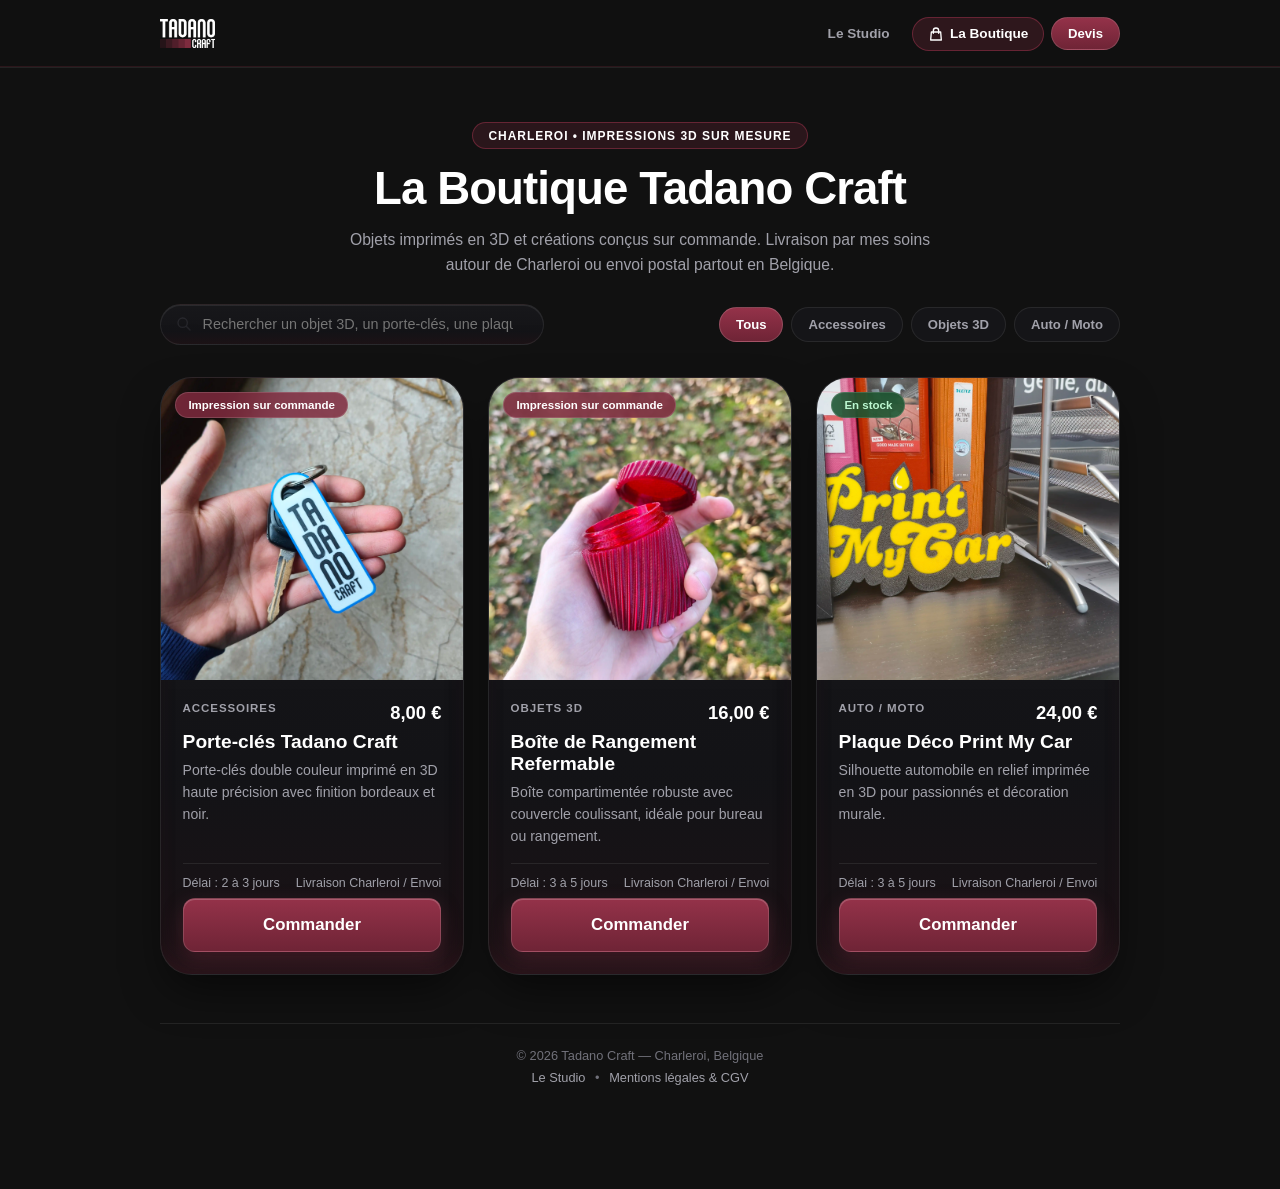
==== commit a17da908: "refonte globale ajout pastille et affinement" ====
--- a/pages/boutique.html
+++ b/pages/boutique.html
@@ -3,91 +3,29 @@
   <head>
     <meta charset="UTF-8" />
     <meta name="viewport" content="width=device-width, initial-scale=1.0" />
-    <title>La Boutique — Tadano Craft | Objets 3D &amp; T-shirts Atelier</title>
+    <title>La Boutique — Tadano Craft | Créations &amp; Objets 3D</title>
     <meta
       name="description"
-      content="Commandez les créations imprimées en 3D et t-shirts réalisés à l'atelier Tadano Craft à Charleroi. Retrait local gratuit ou livraison."
+      content="Commandez les créations et objets imprimés en 3D Tadano Craft. Livraison dans la région de Charleroi ou envoi postal bpost / Mondial Relay."
     />
     <link rel="canonical" href="https://tadanocraft.com/pages/boutique.html" />
-
-    <!-- Open Graph -->
-    <meta
-      property="og:title"
-      content="La Boutique | Tadano Craft — Objets 3D &amp; T-shirts"
-    />
-    <meta
-      property="og:description"
-      content="Créations 3D et textile fabriqués à la commande dans notre atelier à Charleroi."
-    />
-    <meta property="og:type" content="website" />
-    <meta
-      property="og:url"
-      content="https://tadanocraft.com/pages/boutique.html"
-    />
-    <meta
-      property="og:image"
-      content="https://tadanocraft.com/media/images/tranche1.webp"
-    />
-
-    <!-- Feuille de styles principale (depuis /pages) -->
-    <link rel="stylesheet" href="../style.css" />
+    <link rel="stylesheet" href="../css/style.css" />
+    <link rel="stylesheet" href="../css/boutique.css" />
   </head>
   <body class="page-wrapper has-top-nav">
-    <!-- 0. HEADER DE NAVIGATION FIXE -->
-    <nav class="site-navbar" aria-label="Navigation principale">
-      <div class="site-navbar__inner">
-        <a
-          href="../index.html"
-          class="site-navbar__brand"
-          aria-label="Accueil Tadano Craft"
-        >
-          <img
-            src="../media/images/tranche1.webp"
-            alt="Tadano Craft"
-            width="180"
-            height="48"
-            class="site-navbar__logo"
-          />
-        </a>
-        <div class="site-navbar__links">
-          <a href="../index.html" class="site-navbar__link">Le Studio</a>
-          <a href="boutique.html" class="site-navbar__link is-active">
-            <svg
-              class="icon-sm"
-              fill="none"
-              stroke="currentColor"
-              viewBox="0 0 24 24"
-              aria-hidden="true"
-            >
-              <path
-                stroke-linecap="round"
-                stroke-linejoin="round"
-                stroke-width="2"
-                d="M16 11V7a4 4 0 00-8 0v4M5 9h14l1 12H4L5 9z"
-              />
-            </svg>
-            <span>La Boutique</span>
-          </a>
-          <a href="../index.html#sur-mesure" class="site-navbar__cta">
-            Sur mesure
-          </a>
-        </div>
-      </div>
-    </nav>
-
-    <!-- 1. CONTENEUR CENTRAL RESPONSIVE -->
+    <tadano-header></tadano-header>
+
     <div class="linktree-shell">
       <header class="shop-header animate-slide-up" style="--delay: 80ms">
-        <span class="shop-eyebrow">Atelier Charleroi • Fabrication Maison</span>
+        <span class="shop-eyebrow">Charleroi • Impressions 3D sur mesure</span>
         <h1 class="shop-title">La Boutique Tadano Craft</h1>
         <p class="shop-subtitle">
-          Objets imprimés en 3D et t-shirts conçus à l'atelier. Choisissez votre
-          modèle, nous lançons la fabrication dès votre commande.
+          Objets imprimés en 3D et créations conçus sur commande. Livraison par
+          mes soins autour de Charleroi ou envoi postal partout en Belgique.
         </p>
       </header>
 
       <main class="main-container">
-        <!-- Barre de recherche et filtres par catégorie -->
         <section
           aria-label="Filtrer les créations"
           class="shop-toolbar animate-slide-up"
@@ -112,7 +50,7 @@
               id="shopSearchInput"
               type="search"
               class="shop-search-box__input"
-              placeholder="Rechercher un objet 3D, un t-shirt, un porte-clés..."
+              placeholder="Rechercher un objet 3D, un porte-clés, une plaque..."
               aria-label="Rechercher dans la boutique"
             />
           </div>
@@ -133,7 +71,6 @@
           </div>
         </section>
 
-        <!-- Grille des produits -->
         <section
           aria-label="Catalogue de la boutique"
           class="animate-slide-up"
@@ -145,7 +82,6 @@
           </p>
         </section>
 
-        <!-- Pied de page discret -->
         <footer class="site-footer">
           <p>© 2026 Tadano Craft — Charleroi, Belgique</p>
           <nav aria-label="Pied de page" class="site-footer__links">
@@ -157,7 +93,7 @@
       </main>
     </div>
 
-    <!-- === MODALE DE COMMANDE (DOUBLE PAIEMENT) === -->
+    <!-- MODALE DE COMMANDE -->
     <div
       id="modalOrder"
       class="modal-backdrop"
@@ -197,41 +133,47 @@
             Article sélectionné
           </p>
 
-          <form id="orderForm" class="contact-form">
+          <form id="orderForm" class="contact-form" novalidate>
             <input type="hidden" id="orderProductName" name="produit" />
             <input type="hidden" id="orderProductPrice" name="prix" />
             <input type="hidden" id="orderStripeUrl" name="stripe_url" />
-
-            <div class="form-row-2">
-              <div class="form-group">
-                <label for="orderOption" class="form-label"
-                  >Variante (Couleur / Taille) *</label
-                >
-                <select
-                  id="orderOption"
-                  name="option"
-                  required
-                  class="form-control"
-                ></select>
-              </div>
-              <div class="form-group">
-                <label for="orderQty" class="form-label">Quantité *</label>
-                <input
-                  id="orderQty"
-                  type="number"
-                  name="quantite"
-                  min="1"
-                  max="20"
-                  value="1"
-                  required
-                  class="form-control"
-                />
-              </div>
-            </div>
+            <input type="hidden" id="orderOption" name="option" />
+
+            <div class="form-group">
+              <span class="form-label">Couleur</span>
+              <div
+                id="orderSwatchGrid"
+                class="swatch-grid"
+                role="radiogroup"
+                aria-label="Choix de la couleur"
+              ></div>
+              <p id="orderFixedOption" class="order-fixed-option" hidden>
+                Couleur d'origine (non modifiable)
+              </p>
+            </div>
+
+            <div class="form-group">
+              <label for="orderQty" class="form-label">Quantité *</label>
+              <input
+                id="orderQty"
+                type="number"
+                name="quantite"
+                min="1"
+                max="20"
+                value="1"
+                required
+                class="form-control"
+              />
+            </div>
+
+            <p class="order-custom-note">
+              Besoin d'une taille spécifique ou d'une adaptation ?
+              <a href="../index.html#sur-mesure">Demandez un devis studio</a>.
+            </p>
 
             <div class="form-group">
               <label for="orderDelivery" class="form-label"
-                >Mode de remise *</label
+                >Mode de livraison *</label
               >
               <select
                 id="orderDelivery"
@@ -239,11 +181,17 @@
                 required
                 class="form-control"
               >
-                <option value="Retrait atelier (Charleroi - Gratuit)">
-                  Retrait atelier (Région de Charleroi — Gratuit)
+                <option
+                  value="Livraison par mes soins — Charleroi (< 15 km) (+ 2,00 €)"
+                  data-fee="2"
+                >
+                  Livraison par mes soins — Charleroi (&lt; 15 km) (+ 2,00 €)
                 </option>
-                <option value="Envoi postal (bpost / Mondial Relay)">
-                  Envoi postal (bpost / Mondial Relay)
+                <option
+                  value="Envoi postal — bpost / Mondial Relay (+ 5,50 €)"
+                  data-fee="5.5"
+                >
+                  Envoi postal — bpost / Mondial Relay (+ 5,50 €)
                 </option>
               </select>
             </div>
@@ -258,13 +206,30 @@
                 required
                 class="form-control"
               >
-                <option value="Au retrait / livraison (Espèces ou Wero Pro)">
-                  Au retrait / à la livraison (Espèces ou Wero Pro)
+                <option
+                  value="À la livraison (Espèces, Carte / NFC, PayPal, Lydia...)"
+                >
+                  À la livraison (Espèces, Carte / NFC, PayPal, Lydia...)
                 </option>
-                <option value="En ligne (PayPal Business / Virement / Carte)">
-                  En ligne maintenant (PayPal Business / Virement / Carte)
+                <option value="En ligne / Virement bancaire (avant envoi)">
+                  En ligne / Virement bancaire (avant envoi)
                 </option>
               </select>
+            </div>
+
+            <div class="order-total-box" aria-live="polite">
+              <div class="order-total-box__row">
+                <span>Sous-total article(s)</span>
+                <span id="orderSubtotal">0,00 €</span>
+              </div>
+              <div class="order-total-box__row">
+                <span>Frais de livraison</span>
+                <span id="orderShippingFee">2,00 €</span>
+              </div>
+              <div class="order-total-box__row order-total-box__row--total">
+                <span>Total estimé</span>
+                <span id="orderGrandTotal">0,00 €</span>
+              </div>
             </div>
 
             <div class="form-row-2">
@@ -278,7 +243,7 @@
                   name="client"
                   required
                   class="form-control"
-                  placeholder="Votre nom"
+                  placeholder="Votre nom et prénom"
                 />
               </div>
               <div class="form-group">
@@ -297,16 +262,30 @@
             </div>
 
             <div class="form-group">
+              <label for="orderPhone" class="form-label"
+                >Numéro de téléphone *</label
+              >
+              <input
+                id="orderPhone"
+                type="tel"
+                name="telephone"
+                required
+                class="form-control"
+                placeholder="0470 12 34 56"
+              />
+            </div>
+
+            <div class="form-group">
               <label for="orderAddress" class="form-label"
-                >Téléphone &amp; Adresse postale (si envoi) *</label
+                >Adresse complète de livraison *</label
               >
               <textarea
                 id="orderAddress"
-                name="coordonnees"
+                name="adresse"
                 rows="2"
                 required
                 class="form-control"
-                placeholder="04... et adresse de livraison si envoi postal"
+                placeholder="Rue, numéro, code postal et commune"
               ></textarea>
             </div>
 
@@ -384,7 +363,7 @@
       />
     </div>
 
-    <!-- Script Principal (depuis /pages) -->
-    <script src="../script.js"></script>
+    <script src="../js/main.js"></script>
+    <script src="../js/boutique.js"></script>
   </body>
 </html>
--- a/css/style.css
+++ b/css/style.css
@@ -0,0 +1,2042 @@
+/* ==========================================================================
+   1. TYPOGRAPHIE & VARIABLES DESIGN SYSTEM (100% UNITÉS RELATIVES)
+   ========================================================================== */
+@font-face {
+  font-family: "Satoshi";
+  src:
+    url("media/Satoshi_woff2/Satoshi-Variable.woff2") format("woff2"),
+    url("media/Satoshi-Variable.woff2") format("woff2"),
+    url("media/Satoshi_woff2.woff2") format("woff2"),
+    url("media/Satoshi_woff2") format("woff2");
+  font-weight: 300 900;
+  font-style: normal;
+  font-display: swap;
+}
+
+:root {
+  /* Réglage de l'assombrissement de l'image de fond (0 = image pure, 1 = noir) */
+  --fond-noir: 0.6;
+
+  /* Couleurs du studio */
+  --color-bg: #111111;
+  --color-surface: #1b1b1e;
+  --color-surface-elevated: #161618;
+  --color-brand: #7f2b3f;
+  --color-brand-hover: #99344c;
+  --color-text: #ffffff;
+  --color-text-muted: #a1a1aa;
+  --color-text-subtle: #71717a;
+  --color-border: rgba(255, 255, 255, 0.08);
+  --color-border-strong: rgba(127, 43, 63, 0.72);
+
+  /* Dégradés intérieurs doux et constants (repos = survol) */
+  --card-bg-gradient: linear-gradient(
+    180deg,
+    rgba(26, 26, 30, 0.78) 0%,
+    rgba(20, 20, 24, 0.84) 68%,
+    rgba(30, 19, 23, 0.85) 100%
+  );
+  --card-inner-shadow:
+    inset 0 1px 0 0 rgba(255, 255, 255, 0.11),
+    inset 0 10px 22px -12px rgba(8, 8, 10, 0.65),
+    inset 0 -14px 26px -12px rgba(127, 43, 63, 0.24),
+    0 1.25rem 2.75rem -0.5rem rgba(0, 0, 0, 0.55);
+  --card-inner-shadow-hover:
+    inset 0 1px 0 0 rgba(255, 255, 255, 0.11),
+    inset 0 10px 22px -12px rgba(8, 8, 10, 0.65),
+    inset 0 -14px 26px -12px rgba(127, 43, 63, 0.24),
+    0 1.5rem 3.25rem -0.5rem rgba(0, 0, 0, 0.65);
+  --card-photo-inset:
+    inset 0 1px 0 0 rgba(255, 255, 255, 0.11),
+    inset 0 10px 20px -12px rgba(8, 8, 10, 0.55),
+    inset 0 -14px 26px -12px rgba(127, 43, 63, 0.26);
+
+  /* Typographie */
+  --font-sans: "Satoshi", -apple-system, BlinkMacSystemFont, sans-serif;
+
+  /* Rayons & Ombres fluides */
+  --radius-card: clamp(1.5rem, 2.5vw, 2rem);
+  --radius-tile: 1rem;
+  --radius-inner: 0.75rem;
+  --shadow-brand: 0 0.5rem 1.875rem rgba(127, 43, 63, 0.45);
+
+  /* Courbes d'animation */
+  --ease-smooth: cubic-bezier(0.16, 1, 0.3, 1);
+  --ease-sheet: cubic-bezier(0.32, 0.72, 0, 1);
+}
+
+/* ==========================================================================
+   2. RESET & BASE GLOBALE
+   ========================================================================== */
+*,
+*::before,
+*::after {
+  box-sizing: border-box;
+}
+
+html,
+body {
+  margin: 0;
+  padding: 0;
+  width: 100%;
+  overflow-x: hidden;
+  font-family: var(--font-sans);
+  background-color: var(--color-bg);
+  color: var(--color-text);
+  -webkit-font-smoothing: antialiased;
+  -moz-osx-font-smoothing: grayscale;
+  -webkit-tap-highlight-color: transparent;
+}
+
+::selection {
+  background-color: var(--color-brand);
+  color: var(--color-text);
+}
+
+.page-wrapper {
+  position: relative;
+  width: 100%;
+  min-height: 100vh;
+  padding-bottom: 6.5rem;
+  background-color: var(--color-bg);
+  background-image:
+    linear-gradient(
+      rgba(17, 17, 17, var(--fond-noir)),
+      rgba(17, 17, 17, var(--fond-noir))
+    ),
+    url("media/images/fond_topo.jpg");
+  background-size: cover;
+  background-attachment: fixed;
+  background-position: center;
+  background-repeat: no-repeat;
+}
+
+.page-wrapper.has-top-nav {
+  padding-top: 4.25rem;
+}
+
+.sr-only {
+  position: absolute;
+  width: 1px;
+  height: 1px;
+  padding: 0;
+  margin: -1px;
+  overflow: hidden;
+  clip: rect(0, 0, 0, 0);
+  white-space: nowrap;
+  border: 0;
+}
+
+.no-scrollbar::-webkit-scrollbar {
+  display: none;
+}
+.no-scrollbar {
+  -ms-overflow-style: none;
+  scrollbar-width: none;
+}
+
+/* Icônes & Utilitaires */
+.text-brand {
+  color: var(--color-brand);
+}
+.icon-sm {
+  width: 1rem;
+  height: 1rem;
+  flex-shrink: 0;
+}
+.icon-md {
+  width: 1.75rem;
+  height: 1.75rem;
+  flex-shrink: 0;
+}
+.icon-xl {
+  width: 3.75rem;
+  height: 3.75rem;
+  flex-shrink: 0;
+}
+
+/* ==========================================================================
+   2B. HEADER DE NAVIGATION FIXE (VERRE DÉPOLI)
+   ========================================================================== */
+.site-navbar {
+  position: fixed;
+  top: 0;
+  left: 0;
+  right: 0;
+  height: 4.25rem;
+  z-index: 45;
+  background-color: rgba(17, 17, 17, 0.72);
+  backdrop-filter: blur(18px) saturate(140%);
+  -webkit-backdrop-filter: blur(18px) saturate(140%);
+  border-bottom: 1px solid var(--color-border);
+  box-shadow: inset 0 -1px 0 rgba(127, 43, 63, 0.25);
+}
+
+.site-navbar__inner {
+  width: min(94%, 75vw);
+  max-width: 96rem;
+  height: 100%;
+  margin: 0 auto;
+  display: flex;
+  align-items: center;
+  justify-content: space-between;
+  gap: 1rem;
+}
+
+@media (max-width: 63.99em) {
+  .site-navbar__inner {
+    width: 94%;
+  }
+}
+
+.site-navbar__brand {
+  display: inline-flex;
+  align-items: center;
+  text-decoration: none;
+}
+
+.site-navbar__logo {
+  height: 1.85rem;
+  width: auto;
+  object-fit: contain;
+}
+
+.site-navbar__links {
+  display: flex;
+  align-items: center;
+  gap: 0.45rem;
+}
+
+.site-navbar__link {
+  display: inline-flex;
+  align-items: center;
+  gap: 0.4rem;
+  padding: 0.5rem 0.9rem;
+  border-radius: 999rem;
+  color: var(--color-text-muted);
+  text-decoration: none;
+  font-size: 0.85rem;
+  font-weight: 600;
+  border: 1px solid transparent;
+  transition:
+    color 0.2s ease,
+    background-color 0.2s ease,
+    border-color 0.2s ease;
+}
+
+.site-navbar__link:hover {
+  color: var(--color-text);
+  background-color: rgba(255, 255, 255, 0.06);
+}
+
+.site-navbar__link.is-active {
+  color: var(--color-text);
+  background-color: rgba(127, 43, 63, 0.28);
+  border-color: var(--color-border-strong);
+}
+
+.site-navbar__cta {
+  border: 1px solid rgba(255, 255, 255, 0.14);
+  border-radius: 999rem;
+  background: linear-gradient(180deg, #943249 0%, #6f2436 100%);
+  color: var(--color-text);
+  text-decoration: none;
+  font-family: inherit;
+  font-size: 0.82rem;
+  font-weight: 700;
+  padding: 0.5rem 1rem;
+  cursor: pointer;
+  transition:
+    background 0.2s ease,
+    transform 0.2s ease;
+}
+
+.site-navbar__cta:hover {
+  background: linear-gradient(180deg, #a63953 0%, #7f2b3f 100%);
+}
+
+/* ==========================================================================
+   3. CONTENEUR CENTRAL RESPONSIVE & EN-TÊTE GIF PLEINE LARGEUR
+   ========================================================================== */
+.linktree-shell {
+  position: relative;
+  z-index: 1;
+  width: min(94%, clamp(38rem, 62vw, 54rem));
+  margin: 0 auto;
+}
+
+@media (orientation: landscape) and (min-width: 48em) and (max-width: 63.99em) {
+  .linktree-shell {
+    width: min(90%, clamp(44rem, 65vw, 56rem));
+    padding-top: 1.5rem;
+  }
+}
+
+.site-header {
+  position: relative;
+  text-align: center;
+  padding: clamp(5rem, 16vh, 10rem) 4% clamp(1.75rem, 4vh, 2.75rem);
+}
+
+/* Fond GIF collé à 100% avec fondu en courbe vers le bas */
+.header-hero-bg {
+  position: absolute;
+  top: 0;
+  left: 0;
+  right: 0;
+  width: 100%;
+  height: clamp(5rem, 50vh, 40rem);
+  z-index: 0;
+  overflow: hidden;
+  pointer-events: none;
+  border-radius: 0;
+  background: radial-gradient(
+    ellipse at 50% 25%,
+    rgba(127, 43, 63, 0.42) 0%,
+    rgba(28, 28, 28, 0.65) 55%,
+    transparent 100%
+  );
+  -webkit-mask-image: radial-gradient(
+    ellipse 150% 100% at 50% 0%,
+    black 45%,
+    transparent 100%
+  );
+  mask-image: radial-gradient(
+    ellipse 150% 100% at 50% 0%,
+    black 45%,
+    transparent 100%
+  );
+}
+
+.hero-gif {
+  display: block;
+  width: 100%;
+  height: 100%;
+  object-fit: cover;
+  opacity: 0.7;
+}
+
+.header-content {
+  position: relative;
+  z-index: 10;
+}
+
+.logo-header {
+  display: block;
+  width: clamp(12rem, 70%, 55rem);
+  max-width: 100%;
+  height: auto;
+  margin: 0 auto;
+  object-fit: contain;
+  filter: drop-shadow(0 1.25rem 1.75rem rgba(0, 0, 0, 0.75));
+  pointer-events: none;
+}
+
+.subtitle-header {
+  margin: clamp(0.85rem, 2vh, 1.35rem) 0 0;
+  color: var(--color-text-muted);
+  font-size: clamp(0.75rem, 1.1vw, 0.875rem);
+  font-weight: 500;
+  letter-spacing: 0.2em;
+  text-transform: uppercase;
+}
+
+/* Pastilles discrètes visibles uniquement sur écran large PC */
+.header-pills {
+  display: none;
+}
+
+.main-container {
+  width: 100%;
+  padding: 0 2%;
+}
+
+.studio-layout {
+  display: block;
+}
+
+/* ==========================================================================
+   4. GRILLE BENTO & CARTES LINKTREE (GRADIENT INTÉRIEUR DOUX)
+   ========================================================================== */
+.bento-grid {
+  display: grid;
+  grid-template-columns: 1fr;
+  gap: clamp(0.875rem, 1.5vw, 1.25rem);
+  margin-bottom: clamp(2rem, 4vh, 2.75rem);
+}
+
+@media (min-width: 36em) {
+  .bento-grid {
+    grid-template-columns: repeat(2, 1fr);
+  }
+}
+
+.bento-card {
+  position: relative;
+  height: clamp(18.5rem, 26vw, 22.5rem);
+  border-radius: var(--radius-card);
+  background: var(--card-bg-gradient);
+  backdrop-filter: blur(14px);
+  -webkit-backdrop-filter: blur(14px);
+  border: 1px solid var(--color-border);
+  box-shadow: var(--card-inner-shadow);
+  overflow: hidden;
+  cursor: pointer;
+  text-decoration: none;
+  color: inherit;
+  transition:
+    transform 0.3s var(--ease-smooth),
+    border-color 0.3s ease,
+    box-shadow 0.35s var(--ease-smooth);
+}
+
+@media (min-width: 36em) {
+  .bento-card:hover {
+    transform: scale(1.02);
+    border-color: var(--color-border-strong);
+    box-shadow: var(--card-inner-shadow-hover);
+  }
+}
+
+.bento-card:active {
+  transform: scale(0.98);
+}
+
+/* Variante : Carte Galerie Empilée */
+.bento-card--gallery {
+  display: flex;
+  flex-direction: column;
+  justify-content: space-between;
+  padding: clamp(1.25rem, 2vw, 1.65rem);
+}
+
+.card-stack {
+  position: relative;
+  width: 100%;
+  height: clamp(10.5rem, 15vw, 13.5rem);
+  margin-top: 0.5rem;
+  display: flex;
+  align-items: center;
+  justify-content: center;
+  pointer-events: none;
+}
+
+.card-stack__img {
+  position: absolute;
+  width: 76%;
+  height: 100%;
+  object-fit: cover;
+  border-radius: var(--radius-inner);
+  transition:
+    transform 0.5s var(--ease-smooth),
+    opacity 0.5s var(--ease-smooth);
+}
+
+.card-stack__img--left {
+  box-shadow: 0 0.625rem 1.875rem rgba(0, 0, 0, 0.55);
+  transform: translateX(-11%) rotate(-6deg);
+  opacity: 0.6;
+}
+
+.card-stack__img--right {
+  box-shadow: 0 0.625rem 1.875rem rgba(0, 0, 0, 0.55);
+  transform: translateX(11%) rotate(6deg);
+  opacity: 0.6;
+}
+
+.card-stack__img--back {
+  box-shadow: 0 0.625rem 1.875rem rgba(0, 0, 0, 0.55);
+  transform: translateX(-8%) rotate(-3deg);
+  opacity: 0.6;
+}
+
+.card-stack__img--front {
+  z-index: 10;
+  box-shadow: 0 1.25rem 2.5rem rgba(0, 0, 0, 0.72);
+  border: 1px solid rgba(255, 255, 255, 0.14);
+}
+
+.bento-card:hover .card-stack__img--left {
+  transform: translateX(-15%) rotate(-11deg);
+  opacity: 0.85;
+}
+
+.bento-card:hover .card-stack__img--right {
+  transform: translateX(15%) rotate(11deg);
+  opacity: 0.85;
+}
+
+.bento-card:hover .card-stack__img--back {
+  transform: translateX(-11%) rotate(-6deg);
+  opacity: 0.85;
+}
+
+.bento-card:hover .card-stack__img--front {
+  transform: scale(1.05);
+}
+
+.bento-card__footer {
+  text-align: center;
+  z-index: 20;
+  pointer-events: none;
+  margin-top: auto;
+}
+
+.bento-card__title {
+  margin: 0;
+  font-size: clamp(1.2rem, 1.8vw, 1.45rem);
+  font-weight: 700;
+  letter-spacing: -0.02em;
+  color: var(--color-text);
+}
+
+.bento-card__meta {
+  display: flex;
+  align-items: center;
+  justify-content: center;
+  gap: 0.35rem;
+  margin: 0.3rem 0 0;
+  color: var(--color-text-muted);
+  font-size: 0.85rem;
+  font-weight: 500;
+}
+
+/* Variante : Carte Couverture (La Boutique & Instagram) */
+.bento-card__bg {
+  position: absolute;
+  inset: 0;
+  width: 100%;
+  height: 100%;
+  object-fit: cover;
+  opacity: 0.85;
+  transition: transform 0.7s var(--ease-smooth);
+}
+
+.bento-card--cover:hover .bento-card__bg {
+  transform: scale(1.08);
+}
+
+.bento-card__gradient {
+  position: absolute;
+  inset: 0;
+  background: linear-gradient(
+    to top,
+    rgba(14, 10, 11, 0.88),
+    rgba(127, 43, 63, 0.06) 42%,
+    rgba(10, 10, 12, 0.15) 100%
+  );
+  box-shadow: var(--card-photo-inset);
+  pointer-events: none;
+}
+
+.bento-card__overlay {
+  position: absolute;
+  bottom: 1.5rem;
+  left: 0;
+  right: 0;
+  text-align: center;
+  z-index: 20;
+  pointer-events: none;
+}
+
+.bento-card__subtitle {
+  margin: 0.25rem 0 0;
+  font-size: 0.85rem;
+  font-weight: 500;
+  color: #d4d4d8;
+}
+
+/* Badge flottant sur la carte dernière publication Instagram / Boutique */
+.insta-badge {
+  position: absolute;
+  top: 1rem;
+  right: 1rem;
+  z-index: 20;
+  display: inline-flex;
+  align-items: center;
+  gap: 0.4rem;
+  padding: 0.4rem 0.85rem;
+  border-radius: 999rem;
+  background-color: rgba(17, 17, 17, 0.72);
+  backdrop-filter: blur(0.75rem);
+  -webkit-backdrop-filter: blur(0.75rem);
+  border: 1px solid var(--color-border-strong);
+  box-shadow: inset 0 1px 0 rgba(255, 255, 255, 0.11);
+  color: var(--color-text);
+  font-size: 0.75rem;
+  font-weight: 600;
+  pointer-events: none;
+}
+
+.insta-badge .icon-sm {
+  color: var(--color-brand);
+}
+
+/* ==========================================================================
+   5. SECTIONS & VISIONNEUSE 3D (GRADIENT PUR SANS INCLINAISON NI LUEUR)
+   ========================================================================== */
+.section-block {
+  margin-bottom: clamp(2rem, 4vh, 2.75rem);
+}
+
+.section-title {
+  margin: 0 0 0.9rem;
+  padding-left: 0.4rem;
+  font-size: clamp(1.15rem, 1.8vw, 1.4rem);
+  font-weight: 900;
+  text-transform: uppercase;
+  letter-spacing: 0.05em;
+}
+
+.viewer-card {
+  position: relative;
+  width: 100%;
+  height: clamp(21rem, 36vh, 26rem);
+  background: var(--card-bg-gradient);
+  backdrop-filter: blur(14px);
+  -webkit-backdrop-filter: blur(14px);
+  border-radius: var(--radius-card);
+  border: 1px solid var(--color-border);
+  box-shadow: var(--card-inner-shadow);
+  overflow: hidden;
+}
+
+.viewer-top-badge {
+  display: none;
+}
+
+.viewer-card__canvas {
+  width: 100%;
+  height: 100%;
+  outline: none;
+}
+
+.viewer-badge {
+  position: absolute;
+  bottom: 1rem;
+  left: 50%;
+  transform: translateX(-50%);
+  display: flex;
+  align-items: center;
+  gap: 0.5rem;
+  padding: 0.45rem 1rem;
+  border-radius: 999rem;
+  background-color: rgba(0, 0, 0, 0.65);
+  backdrop-filter: blur(0.75rem);
+  -webkit-backdrop-filter: blur(0.75rem);
+  border: 1px solid var(--color-border-strong);
+  font-size: 0.75rem;
+  font-weight: 500;
+  white-space: nowrap;
+  pointer-events: none;
+}
+
+/* ==========================================================================
+   6. CONTACT, RÉSEAUX & LOCALISATION
+   ========================================================================== */
+.contact-bento-row {
+  display: block;
+}
+
+.social-grid {
+  display: grid;
+  grid-template-columns: repeat(3, 1fr);
+  gap: clamp(0.75rem, 1.5vw, 1rem);
+  margin-bottom: clamp(0.875rem, 1.5vw, 1.15rem);
+}
+
+.social-tile {
+  height: clamp(6.75rem, 11vh, 8rem);
+  border-radius: var(--radius-tile);
+  background: var(--card-bg-gradient);
+  backdrop-filter: blur(14px);
+  -webkit-backdrop-filter: blur(14px);
+  border: 1px solid var(--color-border);
+  box-shadow: var(--card-inner-shadow);
+  display: flex;
+  flex-direction: column;
+  align-items: center;
+  justify-content: center;
+  gap: 0.5rem;
+  text-decoration: none;
+  color: var(--color-text);
+  font-size: clamp(0.8rem, 1.1vw, 0.9rem);
+  font-weight: 600;
+  transition:
+    transform 0.25s var(--ease-smooth),
+    border-color 0.25s ease,
+    box-shadow 0.3s var(--ease-smooth);
+}
+
+@media (min-width: 36em) {
+  .social-tile:hover {
+    transform: scale(1.03);
+    border-color: var(--color-border-strong);
+    box-shadow: var(--card-inner-shadow-hover);
+  }
+}
+
+.social-tile:active {
+  transform: scale(0.96);
+}
+
+.location-card {
+  position: relative;
+  display: block;
+  width: 100%;
+  height: clamp(8.5rem, 15vh, 10.5rem);
+  border-radius: var(--radius-tile);
+  background: var(--card-bg-gradient);
+  border: 1px solid var(--color-border-strong);
+  box-shadow: var(--card-inner-shadow);
+  overflow: hidden;
+  text-decoration: none;
+  transition:
+    transform 0.3s var(--ease-smooth),
+    border-color 0.3s ease,
+    box-shadow 0.35s var(--ease-smooth);
+}
+
+@media (min-width: 36em) {
+  .location-card:hover {
+    transform: scale(1.015);
+    border-color: rgba(153, 52, 76, 0.9);
+    box-shadow: var(--card-inner-shadow-hover);
+  }
+}
+
+.location-card__map {
+  position: absolute;
+  top: -60%;
+  left: -5%;
+  width: 110%;
+  height: 220%;
+  border: 0;
+  pointer-events: none;
+  opacity: 0.72;
+  filter: invert(90%) hue-rotate(180deg) contrast(95%) saturate(75%);
+  transition:
+    transform 0.5s var(--ease-smooth),
+    opacity 0.3s ease;
+}
+
+.location-card:hover .location-card__map {
+  transform: scale(1.04);
+  opacity: 0.88;
+}
+
+.location-card__gradient {
+  position: absolute;
+  inset: 0;
+  background: linear-gradient(
+    to top,
+    rgba(14, 10, 11, 0.86),
+    rgba(127, 43, 63, 0.06) 45%,
+    rgba(10, 10, 12, 0.15) 100%
+  );
+  box-shadow: var(--card-photo-inset);
+  pointer-events: none;
+}
+
+.location-card__pin {
+  position: absolute;
+  inset: 0;
+  display: flex;
+  align-items: center;
+  justify-content: center;
+  transform: translateY(-0.5rem);
+  filter: drop-shadow(0 0.25rem 0.625rem rgba(0, 0, 0, 0.6));
+}
+
+.location-card__label {
+  position: absolute;
+  bottom: 0.85rem;
+  left: 1.15rem;
+  right: 1.15rem;
+  margin: 0;
+  font-size: clamp(0.8rem, 1.1vw, 0.9rem);
+  font-weight: 600;
+  color: var(--color-text);
+}
+
+/* ==========================================================================
+   6B. PAGE BOUTIQUE & MENTIONS LÉGALES
+   ========================================================================== */
+.shop-header {
+  text-align: center;
+  padding: clamp(2.5rem, 6vh, 4rem) 4% clamp(1.5rem, 3vh, 2.25rem);
+}
+
+.shop-eyebrow {
+  display: inline-block;
+  padding: 0.35rem 0.95rem;
+  border-radius: 999rem;
+  background-color: rgba(127, 43, 63, 0.24);
+  border: 1px solid var(--color-border-strong);
+  color: var(--color-text);
+  font-size: 0.75rem;
+  font-weight: 600;
+  letter-spacing: 0.08em;
+  text-transform: uppercase;
+  margin-bottom: 0.85rem;
+}
+
+.shop-title {
+  margin: 0;
+  font-size: clamp(1.9rem, 4vw, 2.85rem);
+  font-weight: 900;
+  letter-spacing: -0.02em;
+}
+
+.shop-subtitle {
+  margin: 0.75rem auto 0;
+  max-width: 38rem;
+  color: var(--color-text-muted);
+  font-size: 0.98rem;
+  line-height: 1.6;
+}
+
+.shop-toolbar {
+  display: flex;
+  flex-direction: column;
+  gap: 1rem;
+  margin-bottom: 2rem;
+}
+
+@media (min-width: 48em) {
+  .shop-toolbar {
+    flex-direction: row;
+    align-items: center;
+    justify-content: space-between;
+  }
+}
+
+.shop-search-box {
+  position: relative;
+  flex: 1;
+  max-width: 24rem;
+}
+
+.shop-search-box__icon {
+  position: absolute;
+  left: 1rem;
+  top: 50%;
+  transform: translateY(-50%);
+  color: var(--color-text-subtle);
+  pointer-events: none;
+}
+
+.shop-search-box__input {
+  width: 100%;
+  border-radius: 999rem;
+  background: var(--card-bg-gradient);
+  backdrop-filter: blur(14px);
+  -webkit-backdrop-filter: blur(14px);
+  border: 1px solid var(--color-border);
+  box-shadow: inset 0 1px 0 rgba(255, 255, 255, 0.08);
+  color: var(--color-text);
+  font-family: inherit;
+  font-size: 0.9rem;
+  padding: 0.72rem 1rem 0.72rem 2.6rem;
+  outline: none;
+  transition: border-color 0.2s ease;
+}
+
+.shop-search-box__input:focus {
+  border-color: var(--color-border-strong);
+}
+
+.shop-filters {
+  display: flex;
+  flex-wrap: wrap;
+  gap: 0.5rem;
+}
+
+.shop-filter-pill {
+  border: 1px solid var(--color-border);
+  border-radius: 999rem;
+  background-color: rgba(24, 24, 28, 0.72);
+  color: var(--color-text-muted);
+  font-family: inherit;
+  font-size: 0.82rem;
+  font-weight: 600;
+  padding: 0.55rem 1rem;
+  cursor: pointer;
+  transition:
+    background-color 0.2s ease,
+    border-color 0.2s ease,
+    color 0.2s ease;
+}
+
+.shop-filter-pill:hover {
+  color: var(--color-text);
+  border-color: var(--color-border-strong);
+}
+
+.shop-filter-pill.is-active {
+  background: linear-gradient(180deg, #943249 0%, #6f2436 100%);
+  border-color: rgba(255, 255, 255, 0.16);
+  color: var(--color-text);
+}
+
+.shop-grid {
+  display: grid;
+  grid-template-columns: 1fr;
+  gap: 1.5rem;
+}
+
+@media (min-width: 38em) {
+  .shop-grid {
+    grid-template-columns: repeat(2, 1fr);
+  }
+}
+
+@media (min-width: 64em) {
+  .shop-grid {
+    grid-template-columns: repeat(3, 1fr);
+  }
+}
+
+.product-card {
+  position: relative;
+  display: flex;
+  flex-direction: column;
+  border-radius: var(--radius-card);
+  background: var(--card-bg-gradient);
+  backdrop-filter: blur(14px);
+  -webkit-backdrop-filter: blur(14px);
+  border: 1px solid var(--color-border);
+  box-shadow: var(--card-inner-shadow);
+  overflow: hidden;
+  transition:
+    transform 0.3s var(--ease-smooth),
+    border-color 0.3s ease,
+    box-shadow 0.35s var(--ease-smooth);
+}
+
+.product-card:hover {
+  border-color: var(--color-border-strong);
+  box-shadow: var(--card-inner-shadow-hover);
+}
+
+.product-card__media {
+  position: relative;
+  aspect-ratio: 1 / 1;
+  overflow: hidden;
+  cursor: pointer;
+  background-color: rgba(10, 10, 12, 0.5);
+}
+
+.product-card__img {
+  display: block;
+  width: 100%;
+  height: 100%;
+  object-fit: cover;
+  transition: transform 0.6s var(--ease-smooth);
+}
+
+.product-card__media:hover .product-card__img {
+  transform: scale(1.06);
+}
+
+.product-badge {
+  position: absolute;
+  top: 0.9rem;
+  left: 0.9rem;
+  z-index: 10;
+  padding: 0.35rem 0.75rem;
+  border-radius: 999rem;
+  font-size: 0.72rem;
+  font-weight: 700;
+  backdrop-filter: blur(10px);
+  -webkit-backdrop-filter: blur(10px);
+  border: 1px solid rgba(255, 255, 255, 0.14);
+}
+
+.product-badge--order {
+  background-color: rgba(127, 43, 63, 0.85);
+  color: #ffffff;
+}
+
+.product-badge--instock {
+  background-color: rgba(20, 83, 45, 0.85);
+  color: #bbf7d0;
+}
+
+.product-badge--low {
+  background-color: rgba(146, 64, 14, 0.85);
+  color: #fde68a;
+}
+
+.product-badge--out {
+  background-color: rgba(39, 39, 42, 0.9);
+  color: #a1a1aa;
+}
+
+.product-card__body {
+  display: flex;
+  flex-direction: column;
+  flex: 1;
+  padding: 1.35rem;
+}
+
+.product-card__top {
+  display: flex;
+  align-items: flex-start;
+  justify-content: space-between;
+  gap: 0.75rem;
+  margin-bottom: 0.45rem;
+}
+
+.product-card__cat {
+  font-size: 0.72rem;
+  font-weight: 600;
+  text-transform: uppercase;
+  letter-spacing: 0.08em;
+  color: var(--color-text-muted);
+}
+
+.product-card__price {
+  font-size: 1.15rem;
+  font-weight: 900;
+  color: var(--color-text);
+  white-space: nowrap;
+}
+
+.product-card__title {
+  margin: 0 0 0.45rem;
+  font-size: 1.2rem;
+  font-weight: 700;
+}
+
+.product-card__desc {
+  margin: 0 0 1rem;
+  font-size: 0.88rem;
+  line-height: 1.55;
+  color: var(--color-text-muted);
+}
+
+.product-card__meta {
+  margin-top: auto;
+  padding-top: 0.75rem;
+  border-top: 1px solid var(--color-border);
+  display: flex;
+  align-items: center;
+  justify-content: space-between;
+  gap: 0.75rem;
+  font-size: 0.78rem;
+  color: var(--color-text-muted);
+}
+
+.product-card__btn {
+  margin-top: 1rem;
+}
+
+.shop-empty {
+  text-align: center;
+  padding: 3rem 1rem;
+  color: var(--color-text-muted);
+}
+
+/* Formulaire modale élargi */
+.modal-dialog--wide {
+  max-width: 36rem;
+}
+
+.form-row-2 {
+  display: grid;
+  grid-template-columns: 1fr;
+  gap: 0.85rem;
+}
+
+@media (min-width: 36em) {
+  .form-row-2 {
+    grid-template-columns: 1fr 1fr;
+  }
+}
+
+.form-checkbox {
+  display: flex;
+  align-items: flex-start;
+  gap: 0.6rem;
+  font-size: 0.8rem;
+  line-height: 1.45;
+  color: var(--color-text-muted);
+  cursor: pointer;
+}
+
+.form-checkbox input {
+  margin-top: 0.2rem;
+  accent-color: var(--color-brand);
+}
+
+.form-checkbox a {
+  color: var(--color-text);
+  text-decoration: underline;
+}
+
+.order-success-box {
+  margin-top: 0.75rem;
+  padding: 1rem;
+  border-radius: var(--radius-inner);
+  background-color: rgba(20, 83, 45, 0.35);
+  border: 1px solid rgba(74, 222, 128, 0.35);
+  text-align: center;
+}
+
+.order-success-box__title {
+  margin: 0 0 0.35rem;
+  font-weight: 700;
+  color: #4ade80;
+}
+
+.order-success-box__text {
+  margin: 0 0 0.75rem;
+  font-size: 0.85rem;
+  line-height: 1.5;
+  color: var(--color-text);
+}
+
+.order-success-box__btn {
+  display: inline-block;
+  text-decoration: none;
+}
+
+/* Page Mentions Légales */
+.legal-card {
+  padding: clamp(1.5rem, 3vw, 2.5rem);
+  border-radius: var(--radius-card);
+  background: var(--card-bg-gradient);
+  backdrop-filter: blur(14px);
+  -webkit-backdrop-filter: blur(14px);
+  border: 1px solid var(--color-border);
+  box-shadow: var(--card-inner-shadow);
+  line-height: 1.65;
+}
+
+.legal-card h2 {
+  margin: 1.75rem 0 0.6rem;
+  font-size: 1.2rem;
+  color: var(--color-text);
+}
+
+.legal-card h2:first-child {
+  margin-top: 0;
+}
+
+.legal-card p {
+  margin: 0 0 1rem;
+  color: var(--color-text-muted);
+}
+
+.legal-card a {
+  color: var(--color-text);
+}
+
+/* Pied de page discret */
+.site-footer {
+  margin-top: 3rem;
+  padding-top: 1.5rem;
+  border-top: 1px solid var(--color-border);
+  display: flex;
+  flex-direction: column;
+  align-items: center;
+  gap: 0.45rem;
+  color: var(--color-text-subtle);
+  font-size: 0.8rem;
+  text-align: center;
+}
+
+.site-footer p {
+  margin: 0;
+}
+
+.site-footer__links {
+  display: flex;
+  align-items: center;
+  gap: 0.6rem;
+}
+
+.site-footer__links a {
+  color: var(--color-text-muted);
+  text-decoration: none;
+}
+
+.site-footer__links a:hover {
+  color: var(--color-text);
+}
+
+/* ==========================================================================
+   7. ADAPTATION GRAND ÉCRAN PC (75% DE LARGEUR — ESPRIT BENTO CONSERVÉ)
+   ========================================================================== */
+@media (min-width: 64em) {
+  .linktree-shell {
+    width: min(92%, 75vw);
+    max-width: 96rem;
+  }
+
+  .site-header {
+    padding: clamp(3.5rem, 8vh, 5.5rem) 2% clamp(2.25rem, 4vh, 3rem);
+  }
+
+  .logo-header {
+    width: clamp(18rem, 32%, 28rem);
+  }
+
+  .header-pills {
+    display: flex;
+    flex-wrap: wrap;
+    align-items: center;
+    justify-content: center;
+    gap: 0.6rem;
+    margin-top: 1.1rem;
+  }
+
+  .header-pill {
+    padding: 0.35rem 0.9rem;
+    border-radius: 999rem;
+    background-color: rgba(24, 24, 28, 0.72);
+    backdrop-filter: blur(12px);
+    -webkit-backdrop-filter: blur(12px);
+    border: 1px solid var(--color-border);
+    box-shadow: inset 0 1px 0 rgba(255, 255, 255, 0.08);
+    color: var(--color-text-muted);
+    font-size: 0.75rem;
+    font-weight: 600;
+    letter-spacing: 0.04em;
+  }
+
+  .main-container {
+    padding: 0;
+  }
+
+  /* Grille Bento PC : 4 cartes à gauche (7fr) + Visionneuse 3D à droite (5fr) */
+  .studio-layout {
+    display: grid;
+    grid-template-columns: 7fr 5fr;
+    gap: 1.5rem;
+    align-items: stretch;
+  }
+
+  .bento-grid {
+    gap: 1.5rem;
+    margin-bottom: 0;
+  }
+
+  .bento-card {
+    height: clamp(18.5rem, 19vw, 21.5rem);
+  }
+
+  .card-stack {
+    height: clamp(10.75rem, 11.5vw, 13rem);
+  }
+
+  .mobile-section-heading {
+    display: none;
+  }
+
+  .viewer-section {
+    margin-bottom: 0;
+    display: flex;
+    flex-direction: column;
+  }
+
+  .viewer-card {
+    flex: 1;
+    height: 100%;
+    min-height: clamp(38.5rem, 39.5vw, 44.5rem);
+  }
+
+  .viewer-top-badge {
+    position: absolute;
+    top: 1.1rem;
+    left: 1.1rem;
+    z-index: 20;
+    display: inline-flex;
+    align-items: center;
+    padding: 0.4rem 0.9rem;
+    border-radius: 999rem;
+    background-color: rgba(17, 17, 17, 0.72);
+    backdrop-filter: blur(0.75rem);
+    -webkit-backdrop-filter: blur(0.75rem);
+    border: 1px solid var(--color-border);
+    box-shadow: inset 0 1px 0 rgba(255, 255, 255, 0.11);
+    color: var(--color-text-muted);
+    font-size: 0.75rem;
+    font-weight: 600;
+    pointer-events: none;
+  }
+
+  /* Ligne Contact & Localisation sur toute la largeur en bas du Bento */
+  .contact-section {
+    grid-column: 1 / -1;
+    margin-bottom: 0;
+  }
+
+  .contact-bento-row {
+    display: grid;
+    grid-template-columns: 5fr 7fr;
+    gap: 1.5rem;
+    align-items: stretch;
+  }
+
+  .social-grid {
+    margin-bottom: 0;
+    gap: 1.15rem;
+  }
+
+  .social-tile,
+  .location-card {
+    height: 9.5rem;
+  }
+}
+
+/* ==========================================================================
+   8. BOUTON FLOTTANT MAGNÉTIQUE DOUX & EFFETS DE LUMIÈRE GLOBAUX
+   ========================================================================== */
+.fab-wrapper {
+  position: fixed;
+  bottom: 1.5rem;
+  left: 0;
+  right: 0;
+  display: flex;
+  justify-content: center;
+  z-index: 40;
+  pointer-events: none;
+}
+
+@keyframes pulseGlow {
+  0% {
+    box-shadow:
+      inset 0 1px 0 rgba(255, 255, 255, 0.22),
+      0 0 0 0 rgba(127, 43, 63, 0.45);
+  }
+  70% {
+    box-shadow:
+      inset 0 1px 0 rgba(255, 255, 255, 0.22),
+      0 0 0 0.85rem rgba(127, 43, 63, 0);
+  }
+  100% {
+    box-shadow:
+      inset 0 1px 0 rgba(255, 255, 255, 0.22),
+      0 0 0 0 rgba(127, 43, 63, 0);
+  }
+}
+
+.btn-fab {
+  pointer-events: auto;
+  border: 1px solid rgba(255, 255, 255, 0.16);
+  border-radius: 999rem;
+  background: linear-gradient(180deg, #943249 0%, #6f2436 100%);
+  box-shadow: inset 0 1px 0 rgba(255, 255, 255, 0.22);
+  color: var(--color-text);
+  font-family: inherit;
+  font-size: 0.95rem;
+  font-weight: 700;
+  letter-spacing: 0.02em;
+  padding: 0.95rem 2rem;
+  cursor: pointer;
+  will-change: transform;
+  animation: pulseGlow 3.6s ease-in-out infinite;
+  transition:
+    background 0.35s ease,
+    box-shadow 0.4s ease;
+}
+
+.btn-fab__text {
+  display: inline-block;
+  pointer-events: none;
+  will-change: transform;
+}
+
+.btn-fab:hover {
+  background: linear-gradient(180deg, #a63953 0%, #7f2b3f 100%);
+  animation: none;
+  box-shadow:
+    inset 0 1px 0 rgba(255, 255, 255, 0.28),
+    0 0 1.65rem rgba(127, 43, 63, 0.72);
+}
+
+/* Reflet lumineux unidirectionnel (sans retour arrière au départ de la souris) */
+.bento-card,
+.social-tile,
+.location-card,
+.btn-fab,
+.btn-primary {
+  position: relative;
+  overflow: hidden;
+}
+
+.bento-card::after,
+.social-tile::after,
+.location-card::after,
+.btn-fab::after,
+.btn-primary::after {
+  content: "";
+  position: absolute;
+  top: 0;
+  left: -150%;
+  width: 50%;
+  height: 100%;
+  background: linear-gradient(
+    to right,
+    rgba(255, 255, 255, 0) 0%,
+    rgba(255, 255, 255, 0.14) 50%,
+    rgba(255, 255, 255, 0) 100%
+  );
+  transform: skewX(-25deg);
+  z-index: 30;
+  pointer-events: none;
+}
+
+.bento-card:hover::after,
+.social-tile:hover::after,
+.location-card:hover::after,
+.btn-fab:hover::after,
+.btn-primary:hover::after {
+  left: 200%;
+  transition: left 1.1s var(--ease-smooth);
+}
+
+/* ==========================================================================
+   9. MODALES (SERVICES DÉTAILLÉS, PORTFOLIO PHOTO & CONTACT)
+   ========================================================================== */
+.btn-close {
+  width: 2.25rem;
+  height: 2.25rem;
+  border-radius: 999rem;
+  border: none;
+  background-color: rgba(255, 255, 255, 0.1);
+  color: var(--color-text);
+  display: flex;
+  align-items: center;
+  justify-content: center;
+  cursor: pointer;
+  transition:
+    background-color 0.2s ease,
+    transform 0.2s ease;
+}
+
+.btn-close:hover {
+  background-color: rgba(255, 255, 255, 0.2);
+}
+
+.btn-close:active {
+  transform: scale(0.92);
+}
+
+/* Panneaux Plein Écran (Services & Réalisations) */
+.modal-sheet {
+  position: fixed;
+  inset: 0;
+  z-index: 50;
+  background-color: rgba(17, 17, 17, 0.92);
+  backdrop-filter: blur(20px);
+  -webkit-backdrop-filter: blur(20px);
+  display: flex;
+  flex-direction: column;
+  transform: translateY(100%);
+  visibility: hidden;
+  transition:
+    transform 0.5s var(--ease-sheet),
+    visibility 0.5s;
+}
+
+.modal-sheet.is-open {
+  transform: translateY(0);
+  visibility: visible;
+}
+
+.modal-header {
+  position: relative;
+  height: 4rem;
+  flex-shrink: 0;
+  background-color: rgba(24, 24, 28, 0.85);
+  border-bottom: 1px solid var(--color-border);
+  display: flex;
+  align-items: center;
+  justify-content: center;
+  z-index: 20;
+}
+
+.modal-header__title {
+  margin: 0;
+  font-size: 1.125rem;
+  font-weight: 900;
+  text-transform: uppercase;
+  letter-spacing: 0.15em;
+}
+
+.modal-header .btn-close {
+  position: absolute;
+  right: 1rem;
+}
+
+.modal-body {
+  flex: 1;
+  overflow-y: auto;
+  padding: clamp(1.5rem, 3vh, 2.5rem) 4% 4.5rem;
+}
+
+.modal-container {
+  width: min(100%, 68rem);
+  margin: 0 auto;
+}
+
+.modal-intro {
+  text-align: center;
+  width: min(100%, 42rem);
+  margin: 0 auto 2.5rem;
+}
+
+.modal-intro__title {
+  margin: 0 0 1rem;
+  font-size: clamp(1.75rem, 3.5vw, 2.35rem);
+  font-weight: 900;
+  letter-spacing: -0.02em;
+}
+
+.modal-intro__text {
+  margin: 0;
+  color: var(--color-text-muted);
+  font-size: 1.0625rem;
+  line-height: 1.65;
+}
+
+/* Grille Masonry (Photos pures pour Portfolio / Cartes détaillées pour Services) */
+.masonry-grid {
+  columns: 1;
+  column-gap: 1.5rem;
+}
+
+@media (min-width: 48em) {
+  .masonry-grid {
+    columns: 2;
+  }
+}
+
+@media (min-width: 64em) {
+  .masonry-grid {
+    columns: 3;
+  }
+}
+
+.masonry-item {
+  position: relative;
+  break-inside: avoid;
+  margin: 0 0 1.5rem;
+  border-radius: var(--radius-tile);
+  background: var(--card-bg-gradient);
+  border: 1px solid var(--color-border);
+  box-shadow: var(--card-inner-shadow);
+  overflow: hidden;
+  display: flex;
+  flex-direction: column;
+}
+
+/* Variante Portfolio : 100% Photo pure */
+.masonry-item[data-lightbox-src] {
+  cursor: pointer;
+}
+
+.masonry-item > img {
+  display: block;
+  width: 100%;
+  height: auto;
+  transition: transform 0.5s var(--ease-smooth);
+}
+
+.masonry-item:hover > img {
+  transform: scale(1.05);
+}
+
+/* Variante Services : Photo cliquable + Texte descriptif */
+.masonry-item__image-wrapper {
+  position: relative;
+  cursor: pointer;
+  overflow: hidden;
+}
+
+.masonry-item__image-wrapper img {
+  display: block;
+  width: 100%;
+  height: auto;
+  transition: transform 0.5s var(--ease-smooth);
+}
+
+.masonry-item__image-wrapper:hover img {
+  transform: scale(1.05);
+}
+
+.masonry-item__zoom-hint {
+  position: absolute;
+  inset: 0;
+  display: flex;
+  align-items: center;
+  justify-content: center;
+  background-color: rgba(0, 0, 0, 0.4);
+  color: var(--color-text);
+  opacity: 0;
+  transition: opacity 0.3s ease;
+}
+
+.masonry-item__image-wrapper:hover .masonry-item__zoom-hint {
+  opacity: 1;
+}
+
+.masonry-item__body {
+  padding: 1.25rem;
+}
+
+.masonry-item__title {
+  margin: 0 0 0.5rem;
+  font-size: 1.15rem;
+  font-weight: 700;
+  color: var(--color-text);
+}
+
+.masonry-item__desc {
+  margin: 0;
+  font-size: 0.9rem;
+  line-height: 1.6;
+  color: var(--color-text-muted);
+}
+
+/* Bloc Méthode & Devis */
+.method-box {
+  margin-top: 3rem;
+  padding: clamp(1.5rem, 3vw, 2.25rem);
+  border-radius: 1.5rem;
+  background: var(--card-bg-gradient);
+  border: 1px solid var(--color-border);
+  box-shadow: var(--card-inner-shadow);
+  display: grid;
+  grid-template-columns: 1fr;
+  gap: 2rem;
+}
+
+@media (min-width: 48em) {
+  .method-box {
+    grid-template-columns: repeat(2, 1fr);
+  }
+}
+
+.method-box__heading {
+  margin: 0 0 0.75rem;
+  font-size: 1.25rem;
+  font-weight: 700;
+}
+
+.method-list {
+  margin: 0;
+  padding: 0;
+  list-style: none;
+  color: var(--color-text-muted);
+  display: flex;
+  flex-direction: column;
+  gap: 0.6rem;
+  line-height: 1.5;
+}
+
+.method-list strong {
+  color: var(--color-text);
+}
+
+.method-box__cta {
+  display: flex;
+  flex-direction: column;
+  justify-content: center;
+}
+
+.method-box__desc {
+  margin: 0 0 1.25rem;
+  color: var(--color-text-muted);
+  line-height: 1.55;
+}
+
+.btn-light {
+  border: none;
+  border-radius: var(--radius-inner);
+  background-color: var(--color-text);
+  color: #000000;
+  font-family: inherit;
+  font-size: 0.95rem;
+  font-weight: 700;
+  padding: 0.85rem 1.5rem;
+  cursor: pointer;
+  transition:
+    background-color 0.2s ease,
+    transform 0.2s ease;
+}
+
+.btn-light:hover {
+  background-color: #e4e4e7;
+}
+
+/* Modale Contact (Panneau bas sur mobile / Centrée sur ordinateur) */
+.modal-backdrop {
+  position: fixed;
+  inset: 0;
+  z-index: 50;
+  display: flex;
+  flex-direction: column;
+  justify-content: flex-end;
+  background-color: rgba(0, 0, 0, 0.65);
+  backdrop-filter: blur(0.375rem);
+  -webkit-backdrop-filter: blur(0.375rem);
+  opacity: 0;
+  visibility: hidden;
+  transition:
+    opacity 0.35s ease,
+    visibility 0.35s;
+}
+
+.modal-backdrop.is-open {
+  opacity: 1;
+  visibility: visible;
+}
+
+.modal-dialog {
+  position: relative;
+  width: 100%;
+  max-width: 32rem;
+  max-height: 92vh;
+  overflow-y: auto;
+  margin: 0 auto;
+  border-radius: 1.75rem 1.75rem 0 0;
+  background: var(--card-bg-gradient);
+  backdrop-filter: blur(22px);
+  -webkit-backdrop-filter: blur(22px);
+  border: 1px solid var(--color-border-strong);
+  box-shadow: var(--card-inner-shadow-hover);
+  transform: translateY(100%);
+  transition: transform 0.45s var(--ease-sheet);
+}
+
+.modal-backdrop.is-open .modal-dialog {
+  transform: translateY(0);
+}
+
+@media (min-width: 48em) {
+  .modal-backdrop {
+    justify-content: center;
+    padding: 1.5rem;
+  }
+  .modal-dialog {
+    border-radius: 1.75rem;
+    transform: translateY(1.5rem) scale(0.97);
+  }
+  .modal-backdrop.is-open .modal-dialog {
+    transform: translateY(0) scale(1);
+  }
+}
+
+.modal-dialog__close {
+  position: absolute;
+  top: 1rem;
+  right: 1rem;
+  z-index: 10;
+}
+
+.modal-dialog__body {
+  padding: 2.5rem 2rem 2rem;
+}
+
+.modal-dialog__title {
+  margin: 0 0 0.4rem;
+  text-align: center;
+  font-size: clamp(1.5rem, 3vw, 1.85rem);
+  font-weight: 900;
+  letter-spacing: -0.02em;
+}
+
+.modal-dialog__subtitle {
+  margin: 0 0 1.5rem;
+  text-align: center;
+  color: var(--color-text-muted);
+  font-size: 0.875rem;
+}
+
+.contact-form {
+  display: flex;
+  flex-direction: column;
+  gap: 1rem;
+}
+
+.form-label {
+  display: block;
+  margin-bottom: 0.35rem;
+  font-size: 0.875rem;
+  font-weight: 500;
+}
+
+.form-control {
+  width: 100%;
+  border-radius: var(--radius-inner);
+  background-color: rgba(9, 9, 11, 0.78);
+  border: 1px solid var(--color-border-strong);
+  color: var(--color-text);
+  font-family: inherit;
+  font-size: 0.95rem;
+  padding: 0.75rem 1rem;
+  outline: none;
+  transition: border-color 0.2s ease;
+}
+
+.form-control::placeholder {
+  color: var(--color-text-subtle);
+}
+
+.form-control:focus {
+  border-color: var(--color-brand);
+}
+
+.btn-primary {
+  width: 100%;
+  margin-top: 0.5rem;
+  border: 1px solid rgba(255, 255, 255, 0.14);
+  border-radius: var(--radius-inner);
+  background: linear-gradient(180deg, #943249 0%, #6f2436 100%);
+  box-shadow:
+    inset 0 1px 0 rgba(255, 255, 255, 0.2),
+    0 0.5rem 1.25rem rgba(127, 43, 63, 0.35);
+  color: var(--color-text);
+  font-family: inherit;
+  font-size: 1.05rem;
+  font-weight: 700;
+  padding: 1rem;
+  cursor: pointer;
+  transition:
+    background 0.2s ease,
+    transform 0.2s ease;
+}
+
+.btn-primary:hover {
+  background: linear-gradient(180deg, #a63953 0%, #7f2b3f 100%);
+}
+
+.btn-primary:active {
+  transform: scale(0.98);
+}
+
+.btn-primary:disabled {
+  opacity: 0.65;
+  cursor: not-allowed;
+}
+
+.form-success {
+  margin: 0.5rem 0 0;
+  text-align: center;
+  color: #4ade80;
+  font-size: 0.875rem;
+  font-weight: 500;
+}
+
+/* ==========================================================================
+   10. ZOOM PHOTO PLEIN ÉCRAN
+   ========================================================================== */
+.lightbox {
+  position: fixed;
+  inset: 0;
+  z-index: 60;
+  background-color: rgba(0, 0, 0, 0.95);
+  backdrop-filter: blur(0.75rem);
+  -webkit-backdrop-filter: blur(0.75rem);
+  display: flex;
+  align-items: center;
+  justify-content: center;
+  padding: 4%;
+  opacity: 0;
+  visibility: hidden;
+  transition:
+    opacity 0.3s ease,
+    visibility 0.3s;
+}
+
+.lightbox.is-open {
+  opacity: 1;
+  visibility: visible;
+}
+
+.lightbox__close {
+  position: absolute;
+  top: 1.5rem;
+  right: 1.5rem;
+  width: 2.75rem;
+  height: 2.75rem;
+  z-index: 10;
+}
+
+.lightbox__img {
+  max-width: 95vw;
+  max-height: 90vh;
+  object-fit: contain;
+  border-radius: var(--radius-inner);
+  box-shadow: 0 1.5rem 3.125rem rgba(0, 0, 0, 0.8);
+  transform: scale(0.95);
+  transition: transform 0.3s var(--ease-smooth);
+}
+
+.lightbox.is-open .lightbox__img {
+  transform: scale(1);
+}
+
+/* ==========================================================================
+   11. ANIMATIONS & ACCESSIBILITÉ
+   ========================================================================== */
+@keyframes fadeInUp {
+  from {
+    opacity: 0;
+    transform: translateY(1.25rem);
+  }
+  to {
+    opacity: 1;
+    transform: translateY(0);
+  }
+}
+
+@keyframes gentleBounce {
+  0%,
+  100% {
+    transform: translateY(0);
+  }
+  50% {
+    transform: translateY(-0.2rem);
+  }
+}
+
+.animate-slide-up {
+  opacity: 0;
+  animation: fadeInUp 0.65s var(--ease-smooth) var(--delay, 0ms) forwards;
+}
+
+.animate-bounce {
+  animation: gentleBounce 1.6s infinite ease-in-out;
+}
+
+@media (prefers-reduced-motion: reduce) {
+  .animate-slide-up,
+  .animate-bounce,
+  .btn-fab {
+    opacity: 1;
+    animation: none;
+  }
+  .bento-card,
+  .card-stack__img,
+  .modal-sheet,
+  .modal-backdrop,
+  .modal-dialog,
+  .lightbox,
+  .lightbox__img {
+    transition: none;
+  }
+}
+
+/* ==========================================================================
+   12. INCLINAISON 3D DIRECTIONNELLE & HALO SOURIS (ORDINATEUR)
+   ========================================================================== */
+@media (min-width: 48em) {
+  .tilt-effect {
+    transform: perspective(62.5rem) rotateX(var(--rotateX, 0deg))
+      rotateY(var(--rotateY, 0deg)) scale(var(--scale, 1));
+    will-change: transform;
+  }
+
+  .tilt-effect:hover {
+    --scale: 1.02;
+    transform: perspective(62.5rem) rotateX(var(--rotateX, 0deg))
+      rotateY(var(--rotateY, 0deg)) scale(var(--scale, 1.02));
+    z-index: 30;
+  }
+
+  /* Halo lumineux interactif qui suit le pointeur */
+  .tilt-effect::before {
+    content: "";
+    position: absolute;
+    inset: 0;
+    z-index: 25;
+    background: radial-gradient(
+      circle 22rem at var(--glareX, 50%) var(--glareY, 50%),
+      rgba(255, 255, 255, 0.12) 0%,
+      transparent 70%
+    );
+    opacity: 0;
+    pointer-events: none;
+    transition: opacity 0.45s var(--ease-smooth);
+  }
+
+  .tilt-effect:hover::before {
+    opacity: 1;
+  }
+}
+
+/* ==========================================================================
+   13. ÉTAT VERROUILLÉ TEMPORAIRE (AVANT OUVERTURE DE LA BOUTIQUE)
+   ========================================================================== */
+.site-navbar__link.is-locked {
+  opacity: 0.55;
+  cursor: not-allowed;
+}
+
+.site-navbar__link.is-locked:hover {
+  background-color: transparent;
+  color: var(--color-text-muted);
+}
+
+.bento-card--locked {
+  cursor: not-allowed;
+}
+
+.bento-card--locked .bento-card__bg {
+  opacity: 0.55;
+}
+
+/* ==========================================================================
+   14. OPTIONS FIXES, NOTE SUR MESURE & TOTAL DYNAMIQUE (MODALE COMMANDE)
+   ========================================================================== */
+.order-fixed-option {
+  margin: 0;
+  padding: 0.75rem 1rem;
+  border-radius: var(--radius-inner);
+  background-color: rgba(255, 255, 255, 0.04);
+  border: 1px solid var(--color-border);
+  color: var(--color-text-muted);
+  font-size: 0.9rem;
+}
+
+.order-custom-note {
+  margin: -0.35rem 0 0;
+  font-size: 0.8rem;
+  color: var(--color-text-muted);
+}
+
+.order-custom-note a {
+  color: var(--color-text);
+  text-decoration: underline;
+}
+
+.order-total-box {
+  padding: 0.9rem 1rem;
+  border-radius: var(--radius-inner);
+  background-color: rgba(9, 9, 11, 0.65);
+  border: 1px solid var(--color-border);
+  display: flex;
+  flex-direction: column;
+  gap: 0.4rem;
+}
+
+.order-total-box__row {
+  display: flex;
+  justify-content: space-between;
+  font-size: 0.85rem;
+  color: var(--color-text-muted);
+}
+
+.order-total-box__row--total {
+  margin-top: 0.25rem;
+  padding-top: 0.45rem;
+  border-top: 1px solid var(--color-border);
+  font-size: 1rem;
+  font-weight: 800;
+  color: var(--color-text);
+}
--- a/css/boutique.css
+++ b/css/boutique.css
@@ -0,0 +1,109 @@
+/* ==========================================================================
+   BOUTIQUE — PASTILLES DE COULEUR, VALIDATION & RÉCAPITULATIF
+   ========================================================================== */
+.swatch-grid {
+  display: flex;
+  flex-wrap: wrap;
+  gap: 0.5rem;
+}
+
+.swatch-btn {
+  display: inline-flex;
+  align-items: center;
+  gap: 0.45rem;
+  padding: 0.48rem 0.85rem;
+  border-radius: 999rem;
+  background-color: rgba(9, 9, 11, 0.78);
+  border: 1px solid var(--color-border);
+  color: var(--color-text-muted);
+  font-family: inherit;
+  font-size: 0.82rem;
+  font-weight: 600;
+  cursor: pointer;
+  transition:
+    border-color 0.2s ease,
+    background-color 0.2s ease,
+    color 0.2s ease,
+    transform 0.15s ease;
+}
+
+.swatch-btn:hover {
+  color: var(--color-text);
+  border-color: var(--color-border-strong);
+}
+
+.swatch-btn.is-selected {
+  color: var(--color-text);
+  background-color: rgba(127, 43, 63, 0.28);
+  border-color: var(--color-brand-hover);
+  box-shadow: 0 0 0 1px rgba(153, 52, 76, 0.5);
+}
+
+.swatch-dot {
+  width: 0.9rem;
+  height: 0.9rem;
+  border-radius: 999rem;
+  border: 1px solid rgba(255, 255, 255, 0.35);
+  flex-shrink: 0;
+  box-shadow: inset 0 1px 2px rgba(0, 0, 0, 0.4);
+}
+
+.order-fixed-option {
+  margin: 0;
+  padding: 0.72rem 1rem;
+  border-radius: var(--radius-inner);
+  background-color: rgba(255, 255, 255, 0.04);
+  border: 1px solid var(--color-border);
+  color: var(--color-text-muted);
+  font-size: 0.88rem;
+}
+
+.order-custom-note {
+  margin: -0.35rem 0 0;
+  font-size: 0.8rem;
+  color: var(--color-text-muted);
+}
+
+.order-custom-note a {
+  color: var(--color-text);
+  text-decoration: underline;
+}
+
+.order-total-box {
+  padding: 0.9rem 1rem;
+  border-radius: var(--radius-inner);
+  background-color: rgba(9, 9, 11, 0.65);
+  border: 1px solid var(--color-border);
+  display: flex;
+  flex-direction: column;
+  gap: 0.4rem;
+}
+
+.order-total-box__row {
+  display: flex;
+  justify-content: space-between;
+  font-size: 0.85rem;
+  color: var(--color-text-muted);
+}
+
+.order-total-box__row--total {
+  margin-top: 0.25rem;
+  padding-top: 0.45rem;
+  border-top: 1px solid var(--color-border);
+  font-size: 1rem;
+  font-weight: 800;
+  color: var(--color-text);
+}
+
+/* Validation interactive des champs */
+.form-control.is-invalid {
+  border-color: #ef4444;
+  box-shadow: 0 0 0 2px rgba(239, 68, 68, 0.2);
+}
+
+.form-error {
+  margin: 0.3rem 0 0;
+  color: #f87171;
+  font-size: 0.78rem;
+  font-weight: 500;
+}
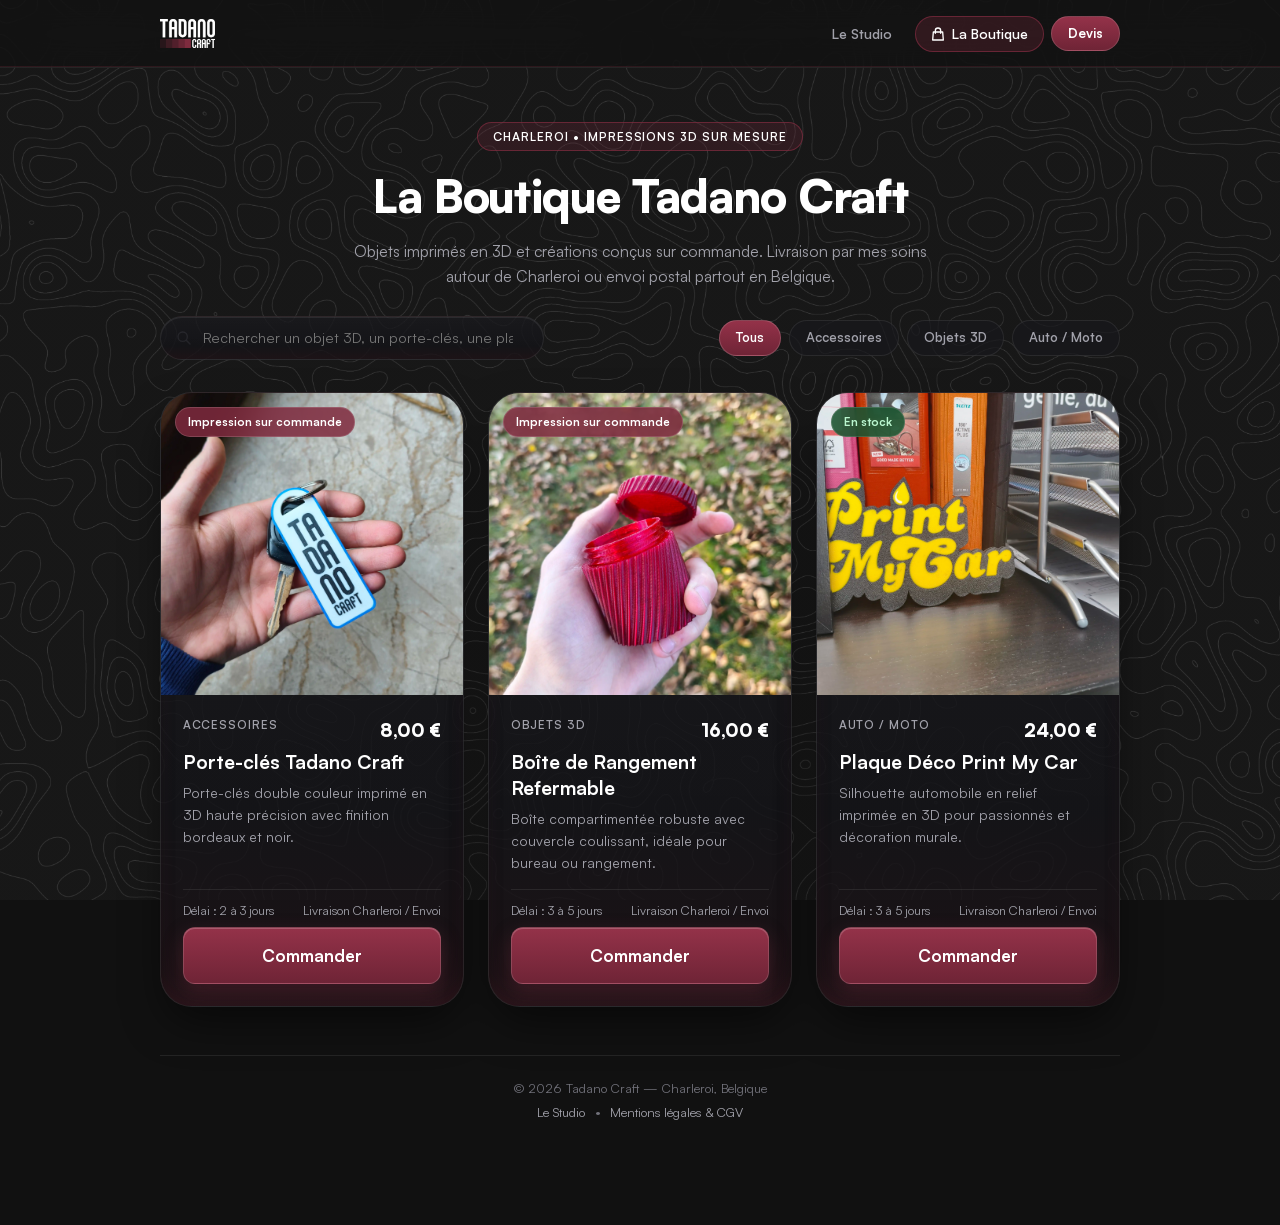
==== commit 0b8359a8: "modif  pour la quantité max" ====
--- a/pages/boutique.html
+++ b/pages/boutique.html
@@ -159,11 +159,16 @@
                 type="number"
                 name="quantite"
                 min="1"
-                max="20"
+                max="10"
                 value="1"
                 required
                 class="form-control"
               />
+              <p
+                id="orderMaxQtyHint"
+                class="order-custom-note"
+                style="margin-top: 0.35rem"
+              ></p>
             </div>
 
             <p class="order-custom-note">
--- a/css/style.css
+++ b/css/style.css
@@ -4,10 +4,10 @@
 @font-face {
   font-family: "Satoshi";
   src:
-    url("media/Satoshi_woff2/Satoshi-Variable.woff2") format("woff2"),
-    url("media/Satoshi-Variable.woff2") format("woff2"),
-    url("media/Satoshi_woff2.woff2") format("woff2"),
-    url("media/Satoshi_woff2") format("woff2");
+    url("../media/Satoshi_woff2/Satoshi-Variable.woff2") format("woff2"),
+    url("../media/Satoshi-Variable.woff2") format("woff2"),
+    url("../media/Satoshi_woff2.woff2") format("woff2"),
+    url("../media/Satoshi_woff2") format("woff2");
   font-weight: 300 900;
   font-style: normal;
   font-display: swap;
@@ -104,7 +104,7 @@
       rgba(17, 17, 17, var(--fond-noir)),
       rgba(17, 17, 17, var(--fond-noir))
     ),
-    url("media/images/fond_topo.jpg");
+    url("../media/images/fond_topo.jpg");
   background-size: cover;
   background-attachment: fixed;
   background-position: center;
@@ -1991,52 +1991,15 @@
   opacity: 0.55;
 }
 
-/* ==========================================================================
-   14. OPTIONS FIXES, NOTE SUR MESURE & TOTAL DYNAMIQUE (MODALE COMMANDE)
-   ========================================================================== */
-.order-fixed-option {
-  margin: 0;
-  padding: 0.75rem 1rem;
-  border-radius: var(--radius-inner);
-  background-color: rgba(255, 255, 255, 0.04);
-  border: 1px solid var(--color-border);
-  color: var(--color-text-muted);
-  font-size: 0.9rem;
-}
-
-.order-custom-note {
-  margin: -0.35rem 0 0;
-  font-size: 0.8rem;
-  color: var(--color-text-muted);
-}
-
-.order-custom-note a {
-  color: var(--color-text);
-  text-decoration: underline;
-}
-
-.order-total-box {
-  padding: 0.9rem 1rem;
-  border-radius: var(--radius-inner);
-  background-color: rgba(9, 9, 11, 0.65);
-  border: 1px solid var(--color-border);
-  display: flex;
-  flex-direction: column;
-  gap: 0.4rem;
-}
-
-.order-total-box__row {
-  display: flex;
-  justify-content: space-between;
-  font-size: 0.85rem;
-  color: var(--color-text-muted);
-}
-
-.order-total-box__row--total {
-  margin-top: 0.25rem;
-  padding-top: 0.45rem;
-  border-top: 1px solid var(--color-border);
-  font-size: 1rem;
-  font-weight: 800;
-  color: var(--color-text);
-}
+/* Validation interactive des champs (partagé Studio + Boutique) */
+.form-control.is-invalid {
+  border-color: #ef4444;
+  box-shadow: 0 0 0 2px rgba(239, 68, 68, 0.2);
+}
+
+.form-error {
+  margin: 0.3rem 0 0;
+  color: #f87171;
+  font-size: 0.78rem;
+  font-weight: 500;
+}
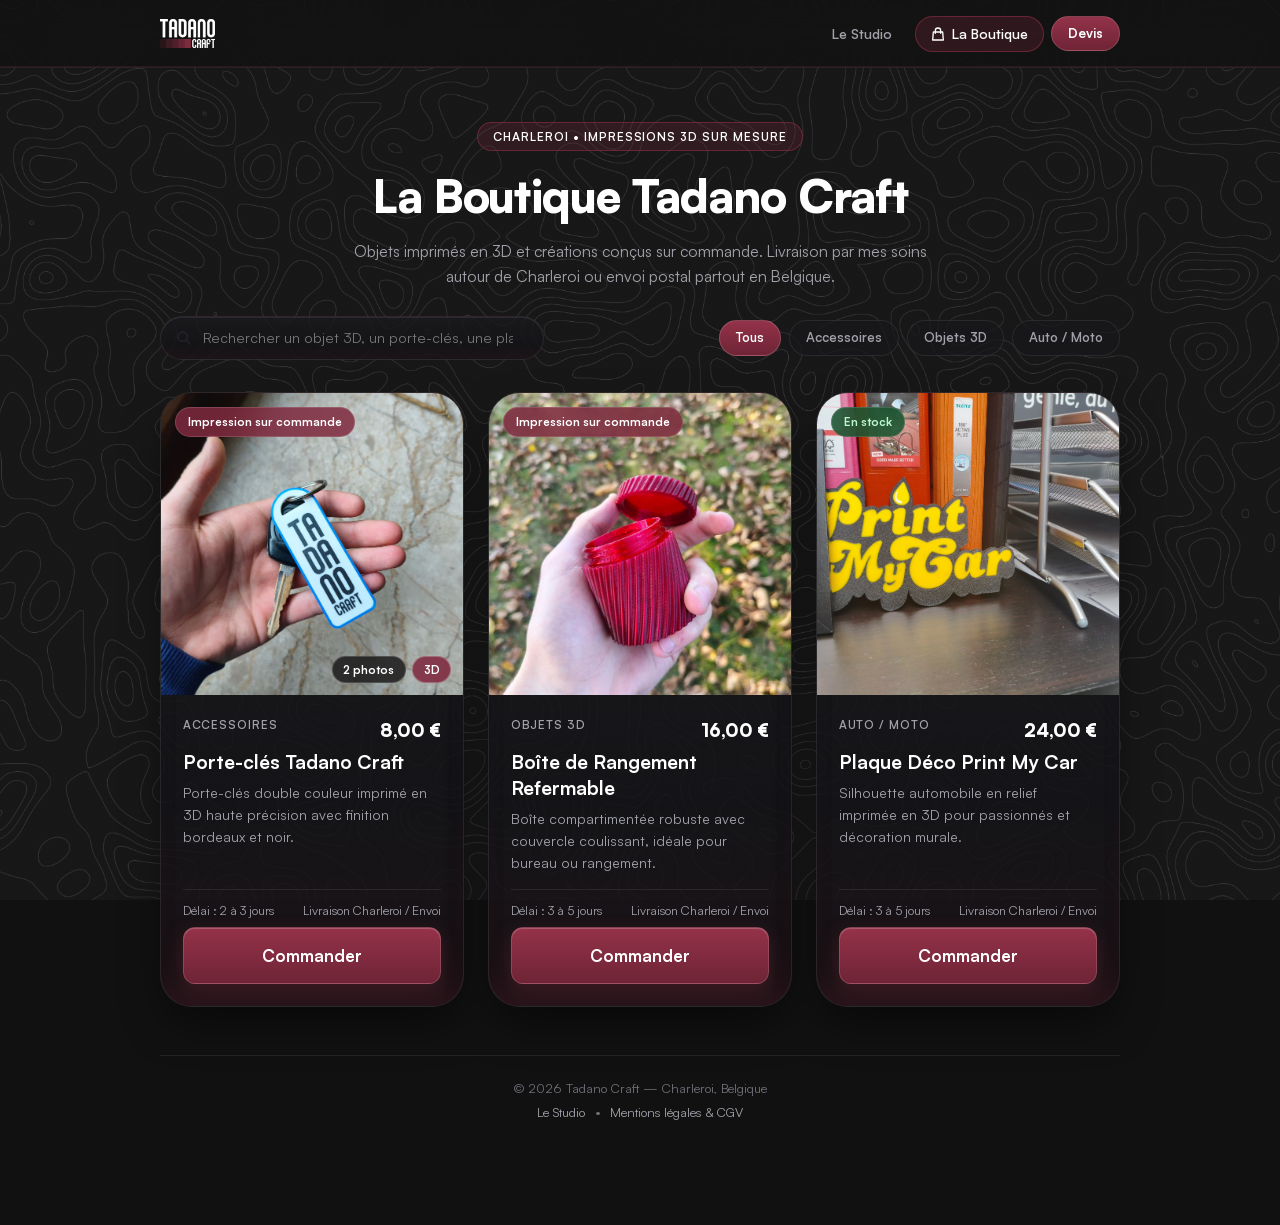
==== commit 42702c95: "modif responsive" ====
--- a/pages/boutique.html
+++ b/pages/boutique.html
@@ -9,6 +9,13 @@
       content="Commandez les créations et objets imprimés en 3D Tadano Craft. Livraison dans la région de Charleroi ou envoi postal bpost / Mondial Relay."
     />
     <link rel="canonical" href="https://tadanocraft.com/pages/boutique.html" />
+
+    <!-- Visionneuse 3D Google (chargée uniquement pour les aperçus GLB) -->
+    <script
+      type="module"
+      src="https://ajax.googleapis.com/ajax/libs/model-viewer/3.1.1/model-viewer.min.js"
+    ></script>
+
     <link rel="stylesheet" href="../css/style.css" />
     <link rel="stylesheet" href="../css/boutique.css" />
   </head>
@@ -93,7 +100,105 @@
       </main>
     </div>
 
-    <!-- MODALE DE COMMANDE -->
+    <!-- VISIONNEUSE PRODUIT (MULTI-PHOTOS + APERÇU 3D GLB) -->
+    <div
+      id="modalProductGallery"
+      class="gallery-modal"
+      role="dialog"
+      aria-modal="true"
+      aria-labelledby="galleryTitle"
+      aria-hidden="true"
+    >
+      <div class="gallery-modal__card">
+        <div class="gallery-modal__header">
+          <h2 id="galleryTitle" class="gallery-modal__title">Aperçu</h2>
+          <button
+            id="galleryCloseBtn"
+            type="button"
+            class="btn-close"
+            aria-label="Fermer la galerie"
+          >
+            <svg
+              class="icon-sm"
+              fill="none"
+              stroke="currentColor"
+              viewBox="0 0 24 24"
+              aria-hidden="true"
+            >
+              <path
+                stroke-linecap="round"
+                stroke-linejoin="round"
+                stroke-width="2"
+                d="M6 18L18 6M6 6l12 12"
+              ></path>
+            </svg>
+          </button>
+        </div>
+
+        <div id="galleryStage" class="gallery-modal__stage">
+          <button
+            id="galleryPrevBtn"
+            type="button"
+            class="gallery-nav gallery-nav--prev"
+            aria-label="Vue précédente"
+          >
+            <svg
+              class="icon-md"
+              fill="none"
+              stroke="currentColor"
+              viewBox="0 0 24 24"
+              aria-hidden="true"
+            >
+              <path
+                stroke-linecap="round"
+                stroke-linejoin="round"
+                stroke-width="2"
+                d="M15 19l-7-7 7-7"
+              />
+            </svg>
+          </button>
+
+          <img
+            id="galleryMainImg"
+            src=""
+            alt=""
+            class="gallery-modal__img"
+            hidden
+          />
+
+          <div id="gallery3DContainer" class="gallery-modal__3d" hidden></div>
+
+          <button
+            id="galleryNextBtn"
+            type="button"
+            class="gallery-nav gallery-nav--next"
+            aria-label="Vue suivante"
+          >
+            <svg
+              class="icon-md"
+              fill="none"
+              stroke="currentColor"
+              viewBox="0 0 24 24"
+              aria-hidden="true"
+            >
+              <path
+                stroke-linecap="round"
+                stroke-linejoin="round"
+                stroke-width="2"
+                d="M9 5l7 7-7 7"
+              />
+            </svg>
+          </button>
+        </div>
+
+        <div
+          id="galleryThumbs"
+          class="gallery-modal__thumbs no-scrollbar"
+        ></div>
+      </div>
+    </div>
+
+    <!-- MODALE DE COMMANDE (2 COLONNES SUR PC) -->
     <div
       id="modalOrder"
       class="modal-backdrop"
@@ -139,235 +244,213 @@
             <input type="hidden" id="orderStripeUrl" name="stripe_url" />
             <input type="hidden" id="orderOption" name="option" />
 
-            <div class="form-group">
-              <span class="form-label">Couleur</span>
-              <div
-                id="orderSwatchGrid"
-                class="swatch-grid"
-                role="radiogroup"
-                aria-label="Choix de la couleur"
-              ></div>
-              <p id="orderFixedOption" class="order-fixed-option" hidden>
-                Couleur d'origine (non modifiable)
-              </p>
-            </div>
-
-            <div class="form-group">
-              <label for="orderQty" class="form-label">Quantité *</label>
-              <input
-                id="orderQty"
-                type="number"
-                name="quantite"
-                min="1"
-                max="10"
-                value="1"
-                required
-                class="form-control"
-              />
-              <p
-                id="orderMaxQtyHint"
-                class="order-custom-note"
-                style="margin-top: 0.35rem"
-              ></p>
-            </div>
-
-            <p class="order-custom-note">
-              Besoin d'une taille spécifique ou d'une adaptation ?
-              <a href="../index.html#sur-mesure">Demandez un devis studio</a>.
-            </p>
-
-            <div class="form-group">
-              <label for="orderDelivery" class="form-label"
-                >Mode de livraison *</label
-              >
-              <select
-                id="orderDelivery"
-                name="livraison"
-                required
-                class="form-control"
-              >
-                <option
-                  value="Livraison par mes soins — Charleroi (< 15 km) (+ 2,00 €)"
-                  data-fee="2"
-                >
-                  Livraison par mes soins — Charleroi (&lt; 15 km) (+ 2,00 €)
-                </option>
-                <option
-                  value="Envoi postal — bpost / Mondial Relay (+ 5,50 €)"
-                  data-fee="5.5"
-                >
-                  Envoi postal — bpost / Mondial Relay (+ 5,50 €)
-                </option>
-              </select>
-            </div>
-
-            <div class="form-group">
-              <label for="orderPayment" class="form-label"
-                >Mode de règlement *</label
-              >
-              <select
-                id="orderPayment"
-                name="paiement"
-                required
-                class="form-control"
-              >
-                <option
-                  value="À la livraison (Espèces, Carte / NFC, PayPal, Lydia...)"
-                >
-                  À la livraison (Espèces, Carte / NFC, PayPal, Lydia...)
-                </option>
-                <option value="En ligne / Virement bancaire (avant envoi)">
-                  En ligne / Virement bancaire (avant envoi)
-                </option>
-              </select>
-            </div>
-
-            <div class="order-total-box" aria-live="polite">
-              <div class="order-total-box__row">
-                <span>Sous-total article(s)</span>
-                <span id="orderSubtotal">0,00 €</span>
+            <div class="order-form-grid">
+              <!-- COLONNE GAUCHE : OPTIONS & TOTAL -->
+              <div class="order-form-col">
+                <p class="order-col-title">1. Votre commande</p>
+
+                <div class="form-group">
+                  <span class="form-label">Couleur</span>
+                  <div
+                    id="orderSwatchGrid"
+                    class="swatch-grid"
+                    role="radiogroup"
+                    aria-label="Choix de la couleur"
+                  ></div>
+                  <p id="orderFixedOption" class="order-fixed-option" hidden>
+                    Couleur d'origine (non modifiable)
+                  </p>
+                </div>
+
+                <div class="form-group">
+                  <label for="orderQty" class="form-label">Quantité *</label>
+                  <input
+                    id="orderQty"
+                    type="number"
+                    name="quantite"
+                    min="1"
+                    max="10"
+                    value="1"
+                    required
+                    class="form-control"
+                  />
+                  <p
+                    id="orderMaxQtyHint"
+                    class="order-custom-note"
+                    style="margin-top: 0.35rem"
+                  ></p>
+                </div>
+
+                <p class="order-custom-note">
+                  Besoin d'une taille spécifique ou d'une adaptation ?
+                  <a href="../index.html#sur-mesure">Demandez un devis studio</a
+                  >.
+                </p>
+
+                <div class="form-group">
+                  <label for="orderDelivery" class="form-label"
+                    >Mode de livraison *</label
+                  >
+                  <select
+                    id="orderDelivery"
+                    name="livraison"
+                    required
+                    class="form-control"
+                  >
+                    <option
+                      value="Livraison par mes soins — Charleroi (< 15 km) (+ 2,00 €)"
+                      data-fee="2"
+                    >
+                      Livraison par mes soins — Charleroi (&lt; 15 km) (+ 2,00
+                      €)
+                    </option>
+                    <option
+                      value="Envoi postal — bpost / Mondial Relay (+ 5,50 €)"
+                      data-fee="5.5"
+                    >
+                      Envoi postal — bpost / Mondial Relay (+ 5,50 €)
+                    </option>
+                  </select>
+                </div>
+
+                <div class="form-group">
+                  <label for="orderPayment" class="form-label"
+                    >Mode de règlement *</label
+                  >
+                  <select
+                    id="orderPayment"
+                    name="paiement"
+                    required
+                    class="form-control"
+                  >
+                    <option
+                      value="À la livraison (Espèces, Carte / NFC, PayPal, Lydia...)"
+                    >
+                      À la livraison (Espèces, Carte / NFC, PayPal, Lydia...)
+                    </option>
+                    <option value="En ligne / Virement bancaire (avant envoi)">
+                      En ligne / Virement bancaire (avant envoi)
+                    </option>
+                  </select>
+                </div>
+
+                <div class="order-total-box" aria-live="polite">
+                  <div class="order-total-box__row">
+                    <span>Sous-total article(s)</span>
+                    <span id="orderSubtotal">0,00 €</span>
+                  </div>
+                  <div class="order-total-box__row">
+                    <span>Frais de livraison</span>
+                    <span id="orderShippingFee">2,00 €</span>
+                  </div>
+                  <div class="order-total-box__row order-total-box__row--total">
+                    <span>Total estimé</span>
+                    <span id="orderGrandTotal">0,00 €</span>
+                  </div>
+                </div>
               </div>
-              <div class="order-total-box__row">
-                <span>Frais de livraison</span>
-                <span id="orderShippingFee">2,00 €</span>
+
+              <!-- COLONNE DROITE : COORDONNÉES & VALIDATION -->
+              <div class="order-form-col order-form-col--right">
+                <p class="order-col-title">2. Vos coordonnées</p>
+
+                <div class="form-group">
+                  <label for="orderName" class="form-label"
+                    >Nom &amp; Prénom *</label
+                  >
+                  <input
+                    id="orderName"
+                    type="text"
+                    name="client"
+                    required
+                    class="form-control"
+                    placeholder="Votre nom et prénom"
+                  />
+                </div>
+
+                <div class="form-group">
+                  <label for="orderEmail" class="form-label"
+                    >Votre E-mail *</label
+                  >
+                  <input
+                    id="orderEmail"
+                    type="email"
+                    name="email"
+                    required
+                    class="form-control"
+                    placeholder="contact@exemple.com"
+                  />
+                </div>
+
+                <div class="form-group">
+                  <label for="orderPhone" class="form-label"
+                    >Numéro de téléphone *</label
+                  >
+                  <input
+                    id="orderPhone"
+                    type="tel"
+                    name="telephone"
+                    required
+                    class="form-control"
+                    placeholder="0470 12 34 56"
+                  />
+                </div>
+
+                <div class="form-group">
+                  <label for="orderAddress" class="form-label"
+                    >Adresse complète de livraison *</label
+                  >
+                  <textarea
+                    id="orderAddress"
+                    name="adresse"
+                    rows="3"
+                    required
+                    class="form-control"
+                    placeholder="Rue, numéro, code postal et commune"
+                  ></textarea>
+                </div>
+
+                <label class="form-checkbox">
+                  <input type="checkbox" required />
+                  <span>
+                    J'ai lu et j'accepte les
+                    <a href="mentions-legales.html" target="_blank"
+                      >Conditions Générales de Vente</a
+                    >
+                    et les délais de fabrication.
+                  </span>
+                </label>
+
+                <button id="orderSubmitBtn" type="submit" class="btn-primary">
+                  Valider ma commande
+                </button>
+
+                <div id="orderSuccessBox" class="order-success-box" hidden>
+                  <p class="order-success-box__title">
+                    Commande enregistrée avec succès !
+                  </p>
+                  <p
+                    id="orderSuccessDetail"
+                    class="order-success-box__text"
+                  ></p>
+                  <a
+                    id="orderOnlinePayLink"
+                    href="#"
+                    target="_blank"
+                    rel="noopener noreferrer"
+                    class="btn-light order-success-box__btn"
+                    hidden
+                  >
+                    Procéder au règlement en ligne
+                  </a>
+                </div>
               </div>
-              <div class="order-total-box__row order-total-box__row--total">
-                <span>Total estimé</span>
-                <span id="orderGrandTotal">0,00 €</span>
-              </div>
-            </div>
-
-            <div class="form-row-2">
-              <div class="form-group">
-                <label for="orderName" class="form-label"
-                  >Nom &amp; Prénom *</label
-                >
-                <input
-                  id="orderName"
-                  type="text"
-                  name="client"
-                  required
-                  class="form-control"
-                  placeholder="Votre nom et prénom"
-                />
-              </div>
-              <div class="form-group">
-                <label for="orderEmail" class="form-label"
-                  >Votre E-mail *</label
-                >
-                <input
-                  id="orderEmail"
-                  type="email"
-                  name="email"
-                  required
-                  class="form-control"
-                  placeholder="contact@exemple.com"
-                />
-              </div>
-            </div>
-
-            <div class="form-group">
-              <label for="orderPhone" class="form-label"
-                >Numéro de téléphone *</label
-              >
-              <input
-                id="orderPhone"
-                type="tel"
-                name="telephone"
-                required
-                class="form-control"
-                placeholder="0470 12 34 56"
-              />
-            </div>
-
-            <div class="form-group">
-              <label for="orderAddress" class="form-label"
-                >Adresse complète de livraison *</label
-              >
-              <textarea
-                id="orderAddress"
-                name="adresse"
-                rows="2"
-                required
-                class="form-control"
-                placeholder="Rue, numéro, code postal et commune"
-              ></textarea>
-            </div>
-
-            <label class="form-checkbox">
-              <input type="checkbox" required />
-              <span>
-                J'ai lu et j'accepte les
-                <a href="mentions-legales.html" target="_blank"
-                  >Conditions Générales de Vente</a
-                >
-                et les délais de fabrication.
-              </span>
-            </label>
-
-            <button id="orderSubmitBtn" type="submit" class="btn-primary">
-              Valider ma commande
-            </button>
-
-            <div id="orderSuccessBox" class="order-success-box" hidden>
-              <p class="order-success-box__title">
-                Commande enregistrée avec succès !
-              </p>
-              <p id="orderSuccessDetail" class="order-success-box__text"></p>
-              <a
-                id="orderOnlinePayLink"
-                href="#"
-                target="_blank"
-                rel="noopener noreferrer"
-                class="btn-light order-success-box__btn"
-                hidden
-              >
-                Procéder au règlement en ligne
-              </a>
             </div>
           </form>
         </div>
       </div>
     </div>
 
-    <!-- Zoom Photo Plein Écran -->
-    <div
-      id="lightbox"
-      class="lightbox"
-      role="dialog"
-      aria-modal="true"
-      aria-label="Aperçu agrandi"
-      aria-hidden="true"
-    >
-      <button
-        type="button"
-        class="btn-close lightbox__close"
-        data-lightbox-close
-        aria-label="Fermer l'aperçu"
-      >
-        <svg
-          class="icon-md"
-          fill="none"
-          stroke="currentColor"
-          viewBox="0 0 24 24"
-          aria-hidden="true"
-        >
-          <path
-            stroke-linecap="round"
-            stroke-linejoin="round"
-            stroke-width="2"
-            d="M6 18L18 6M6 6l12 12"
-          ></path>
-        </svg>
-      </button>
-      <img
-        id="lightbox-img"
-        src=""
-        class="lightbox__img"
-        alt="Aperçu agrandi"
-      />
-    </div>
-
     <script src="../js/main.js"></script>
     <script src="../js/boutique.js"></script>
   </body>
--- a/css/boutique.css
+++ b/css/boutique.css
@@ -1,5 +1,5 @@
 /* ==========================================================================
-   BOUTIQUE — PASTILLES DE COULEUR, VALIDATION & RÉCAPITULATIF
+   BOUTIQUE — PASTILLES COULEUR, GALERIE MULTI-VUES / 3D & MODALE PC
    ========================================================================== */
 .swatch-grid {
   display: flex;
@@ -95,6 +95,243 @@
   color: var(--color-text);
 }
 
+/* Badges médias sur la carte produit (3D / Multi-photos) */
+.product-media-badges {
+  position: absolute;
+  bottom: 0.75rem;
+  right: 0.75rem;
+  z-index: 10;
+  display: flex;
+  gap: 0.4rem;
+  pointer-events: none;
+}
+
+.product-media-pill {
+  padding: 0.28rem 0.65rem;
+  border-radius: 999rem;
+  background-color: rgba(17, 17, 17, 0.78);
+  backdrop-filter: blur(8px);
+  -webkit-backdrop-filter: blur(8px);
+  border: 1px solid rgba(255, 255, 255, 0.16);
+  color: #ffffff;
+  font-size: 0.72rem;
+  font-weight: 700;
+}
+
+.product-media-pill--3d {
+  background-color: rgba(127, 43, 63, 0.88);
+  border-color: rgba(255, 255, 255, 0.25);
+}
+
+/* Visionneuse dynamique Multi-Photos + 3D GLB */
+.gallery-modal {
+  position: fixed;
+  inset: 0;
+  z-index: 60;
+  display: flex;
+  align-items: center;
+  justify-content: center;
+  padding: 1rem;
+  background-color: rgba(0, 0, 0, 0.88);
+  backdrop-filter: blur(12px);
+  -webkit-backdrop-filter: blur(12px);
+  opacity: 0;
+  visibility: hidden;
+  transition:
+    opacity 0.25s ease,
+    visibility 0.25s;
+}
+
+.gallery-modal.is-open {
+  opacity: 1;
+  visibility: visible;
+}
+
+.gallery-modal__card {
+  width: min(100%, 54rem);
+  max-height: 92vh;
+  display: flex;
+  flex-direction: column;
+  border-radius: 1.5rem;
+  background: var(--card-bg-gradient);
+  border: 1px solid var(--color-border-strong);
+  box-shadow: var(--card-inner-shadow-hover);
+  overflow: hidden;
+}
+
+.gallery-modal__header {
+  display: flex;
+  align-items: center;
+  justify-content: space-between;
+  gap: 1rem;
+  padding: 0.9rem 1.25rem;
+  border-bottom: 1px solid var(--color-border);
+}
+
+.gallery-modal__title {
+  margin: 0;
+  font-size: 1.05rem;
+  font-weight: 700;
+}
+
+.gallery-modal__stage {
+  position: relative;
+  width: 100%;
+  height: clamp(20rem, 58vh, 34rem);
+  background-color: rgba(10, 10, 12, 0.72);
+  display: flex;
+  align-items: center;
+  justify-content: center;
+  overflow: hidden;
+}
+
+.gallery-modal__img {
+  max-width: 100%;
+  max-height: 100%;
+  object-fit: contain;
+  user-select: none;
+}
+
+.gallery-modal__3d {
+  width: 100%;
+  height: 100%;
+}
+
+.gallery-modal__3d model-viewer {
+  width: 100%;
+  height: 100%;
+  outline: none;
+}
+
+.gallery-nav {
+  position: absolute;
+  top: 50%;
+  transform: translateY(-50%);
+  z-index: 15;
+  width: 2.5rem;
+  height: 2.5rem;
+  border-radius: 999rem;
+  border: 1px solid rgba(255, 255, 255, 0.16);
+  background-color: rgba(17, 17, 17, 0.72);
+  color: #ffffff;
+  display: flex;
+  align-items: center;
+  justify-content: center;
+  cursor: pointer;
+  transition: background-color 0.2s ease;
+}
+
+.gallery-nav:hover {
+  background-color: var(--color-brand);
+}
+
+.gallery-nav--prev {
+  left: 0.85rem;
+}
+
+.gallery-nav--next {
+  right: 0.85rem;
+}
+
+.gallery-modal__thumbs {
+  display: flex;
+  align-items: center;
+  gap: 0.6rem;
+  padding: 0.85rem 1.25rem;
+  overflow-x: auto;
+  border-top: 1px solid var(--color-border);
+  background-color: rgba(12, 12, 14, 0.65);
+}
+
+.gallery-thumb {
+  flex-shrink: 0;
+  width: 4rem;
+  height: 4rem;
+  padding: 0;
+  border-radius: 0.65rem;
+  border: 2px solid transparent;
+  background-color: rgba(255, 255, 255, 0.06);
+  overflow: hidden;
+  cursor: pointer;
+  transition:
+    border-color 0.2s ease,
+    transform 0.15s ease;
+}
+
+.gallery-thumb img {
+  display: block;
+  width: 100%;
+  height: 100%;
+  object-fit: cover;
+}
+
+.gallery-thumb.is-active {
+  border-color: var(--color-brand-hover);
+  transform: scale(1.04);
+}
+
+.gallery-thumb--3d {
+  display: flex;
+  flex-direction: column;
+  align-items: center;
+  justify-content: center;
+  gap: 0.15rem;
+  color: #ffffff;
+  font-family: inherit;
+  font-size: 0.7rem;
+  font-weight: 800;
+  background: linear-gradient(
+    180deg,
+    rgba(127, 43, 63, 0.65),
+    rgba(30, 19, 23, 0.9)
+  );
+}
+
+/* Mise en page horizontale (2 colonnes) sur ordinateur */
+.order-form-grid {
+  display: grid;
+  grid-template-columns: 1fr;
+  gap: 1.25rem;
+}
+
+.order-form-col {
+  display: flex;
+  flex-direction: column;
+  gap: 1rem;
+}
+
+.order-col-title {
+  margin: 0;
+  padding-bottom: 0.45rem;
+  border-bottom: 1px solid var(--color-border);
+  font-size: 0.78rem;
+  font-weight: 700;
+  text-transform: uppercase;
+  letter-spacing: 0.08em;
+  color: var(--color-text-muted);
+}
+
+@media (min-width: 56em) {
+  .modal-dialog--wide {
+    max-width: 58rem;
+  }
+
+  .modal-dialog--wide .modal-dialog__body {
+    padding: 2rem 2.25rem;
+  }
+
+  .order-form-grid {
+    grid-template-columns: 1fr 1fr;
+    gap: 2rem;
+    align-items: start;
+  }
+
+  .order-form-col--right {
+    padding-left: 2rem;
+    border-left: 1px solid var(--color-border);
+  }
+}
+
 /* Validation interactive des champs */
 .form-control.is-invalid {
   border-color: #ef4444;
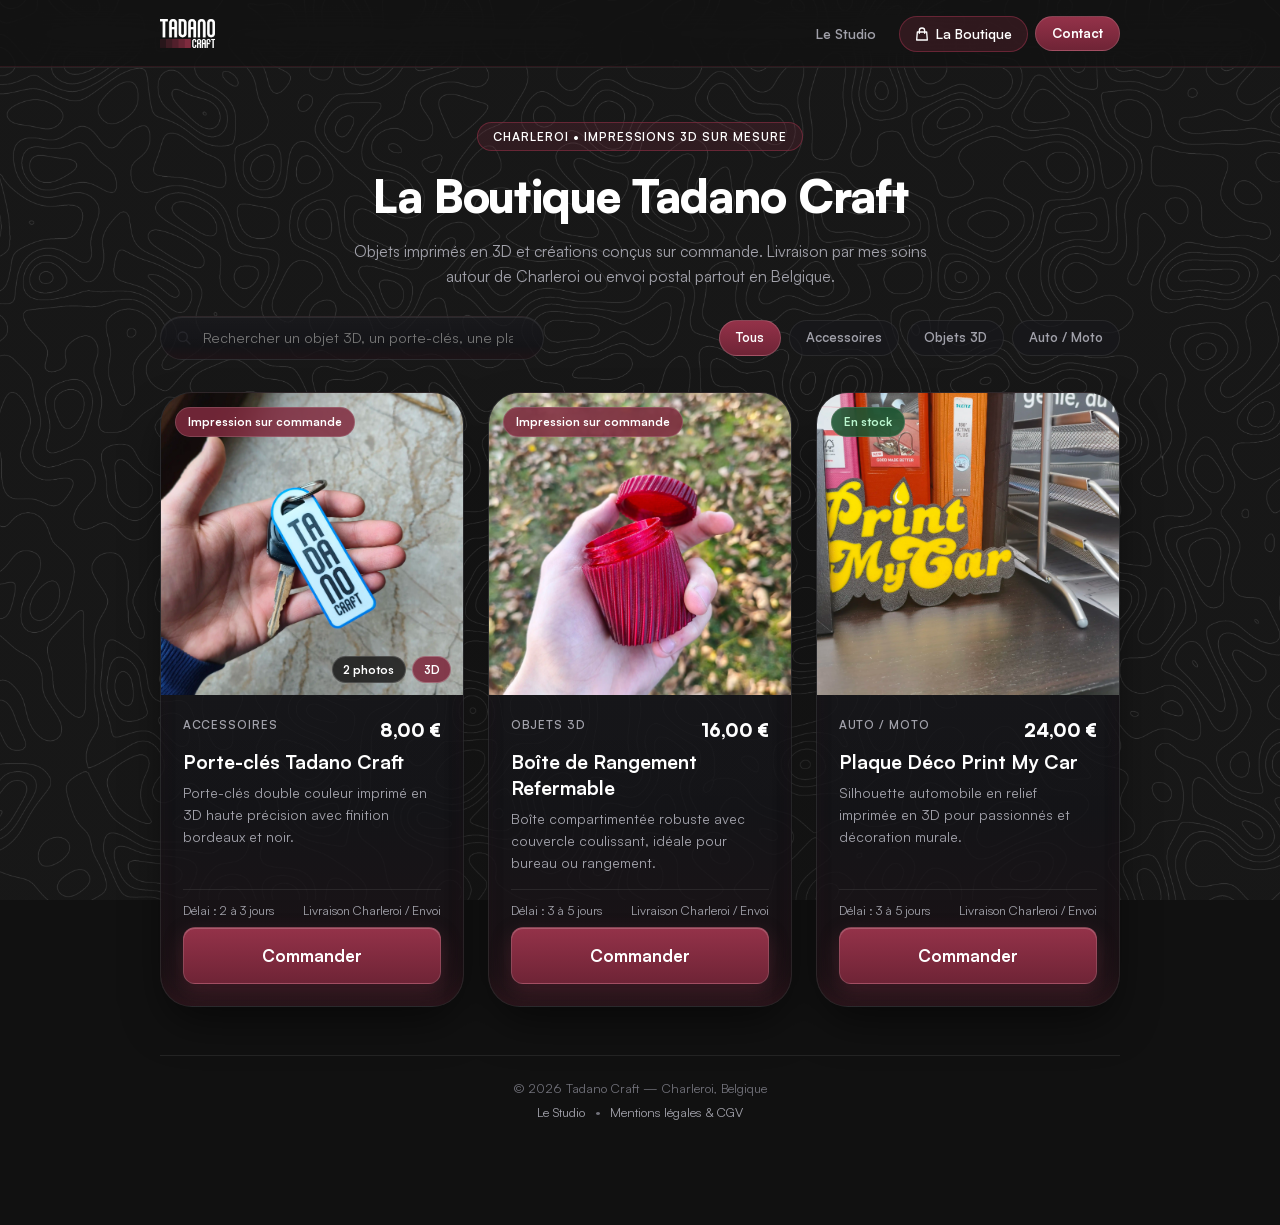
==== commit 54b2372c: "ajout de sections avancées pour les informations professionnelles dans les formulaires" ====
--- a/pages/boutique.html
+++ b/pages/boutique.html
@@ -410,6 +410,39 @@
                   ></textarea>
                 </div>
 
+                <details class="form-advanced">
+                  <summary class="form-advanced__summary">
+                    Commande professionnelle
+                  </summary>
+                  <div class="form-advanced__content">
+                    <div class="form-group">
+                      <label for="orderCompany" class="form-label"
+                        >Nom de l'entreprise / ASBL</label
+                      >
+                      <input
+                        id="orderCompany"
+                        type="text"
+                        name="societe"
+                        class="form-control"
+                        placeholder="Ex. Atelier Dupont SRL"
+                      />
+                    </div>
+
+                    <div class="form-group">
+                      <label for="orderVat" class="form-label"
+                        >Numéro de TVA</label
+                      >
+                      <input
+                        id="orderVat"
+                        type="text"
+                        name="tva"
+                        class="form-control"
+                        placeholder="Ex. BE 0123.456.789"
+                      />
+                    </div>
+                  </div>
+                </details>
+
                 <label class="form-checkbox">
                   <input type="checkbox" required />
                   <span>
--- a/css/style.css
+++ b/css/style.css
@@ -1702,6 +1702,7 @@
   max-width: 32rem;
   max-height: 92vh;
   overflow-y: auto;
+  overflow-x: hidden;
   margin: 0 auto;
   border-radius: 1.75rem 1.75rem 0 0;
   background: var(--card-bg-gradient);
@@ -1789,6 +1790,60 @@
 
 .form-control:focus {
   border-color: var(--color-brand);
+}
+
+textarea.form-control {
+  resize: vertical;
+  max-width: 100%;
+}
+
+/* Bloc dépliable Options avancées / Pro */
+.form-advanced {
+  border: 1px solid var(--color-border);
+  border-radius: var(--radius-inner);
+  background-color: rgba(255, 255, 255, 0.02);
+  padding: 0.7rem 0.9rem;
+}
+
+.form-advanced__summary {
+  cursor: pointer;
+  font-size: 0.85rem;
+  font-weight: 600;
+  color: var(--color-text-muted);
+  list-style: none;
+  display: flex;
+  align-items: center;
+  justify-content: space-between;
+  user-select: none;
+  transition: color 0.2s ease;
+}
+
+.form-advanced__summary::-webkit-details-marker {
+  display: none;
+}
+
+.form-advanced__summary::after {
+  content: "+";
+  font-size: 1.1rem;
+  font-weight: 700;
+  color: var(--color-brand-hover);
+}
+
+.form-advanced[open] .form-advanced__summary {
+  color: var(--color-text);
+  margin-bottom: 0.85rem;
+  padding-bottom: 0.55rem;
+  border-bottom: 1px solid var(--color-border);
+}
+
+.form-advanced[open] .form-advanced__summary::after {
+  content: "−";
+}
+
+.form-advanced__content {
+  display: flex;
+  flex-direction: column;
+  gap: 0.85rem;
 }
 
 .btn-primary {
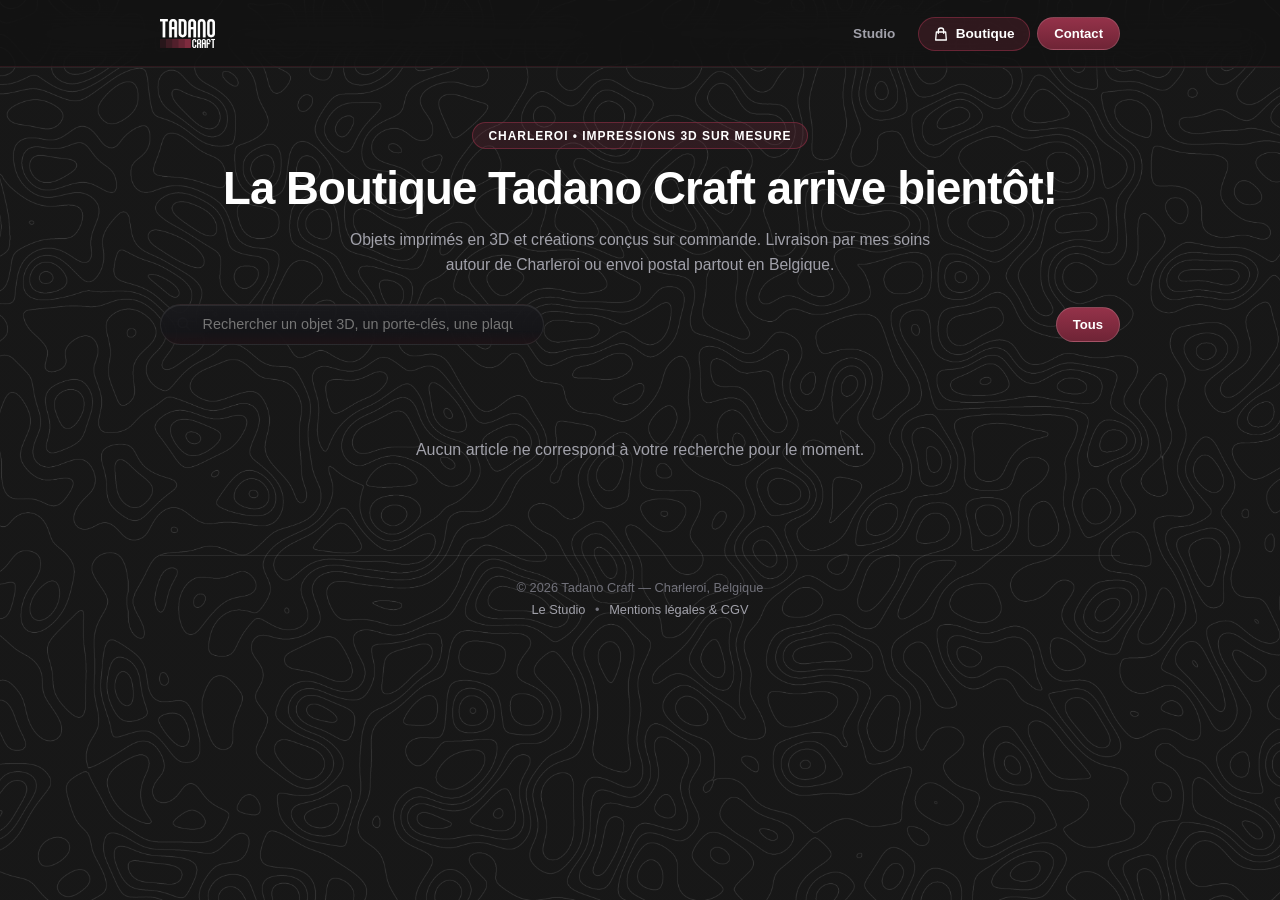
==== commit 6b3b9ea2: "Refactor code structure for improved readability and maintainability" ====
--- a/pages/boutique.html
+++ b/pages/boutique.html
@@ -25,7 +25,7 @@
     <div class="linktree-shell">
       <header class="shop-header animate-slide-up" style="--delay: 80ms">
         <span class="shop-eyebrow">Charleroi • Impressions 3D sur mesure</span>
-        <h1 class="shop-title">La Boutique Tadano Craft</h1>
+        <h1 class="shop-title">La Boutique Tadano Craft arrive bientôt!</h1>
         <p class="shop-subtitle">
           Objets imprimés en 3D et créations conçus sur commande. Livraison par
           mes soins autour de Charleroi ou envoi postal partout en Belgique.
--- a/css/style.css
+++ b/css/style.css
@@ -4,10 +4,10 @@
 @font-face {
   font-family: "Satoshi";
   src:
-    url("../media/Satoshi_woff2/Satoshi-Variable.woff2") format("woff2"),
-    url("../media/Satoshi-Variable.woff2") format("woff2"),
-    url("../media/Satoshi_woff2.woff2") format("woff2"),
-    url("../media/Satoshi_woff2") format("woff2");
+    url("../media/fonts/Satoshi_woff2/Satoshi-Variable.woff2") format("woff2"),
+    url("../media/fonts/Satoshi-Variable.woff2") format("woff2"),
+    url("../media/fonts/Satoshi_woff2.woff2") format("woff2"),
+    url("../media/fonts/Satoshi_woff2") format("woff2");
   font-weight: 300 900;
   font-style: normal;
   font-display: swap;
@@ -104,7 +104,7 @@
       rgba(17, 17, 17, var(--fond-noir)),
       rgba(17, 17, 17, var(--fond-noir))
     ),
-    url("../media/images/fond_topo.jpg");
+    url("../media/images/identite/fond_topo.jpg");
   background-size: cover;
   background-attachment: fixed;
   background-position: center;
@@ -1180,7 +1180,7 @@
   }
 
   .logo-header {
-    width: clamp(18rem, 32%, 28rem);
+    width: clamp(22rem, 50%, 38rem);
   }
 
   .header-pills {
